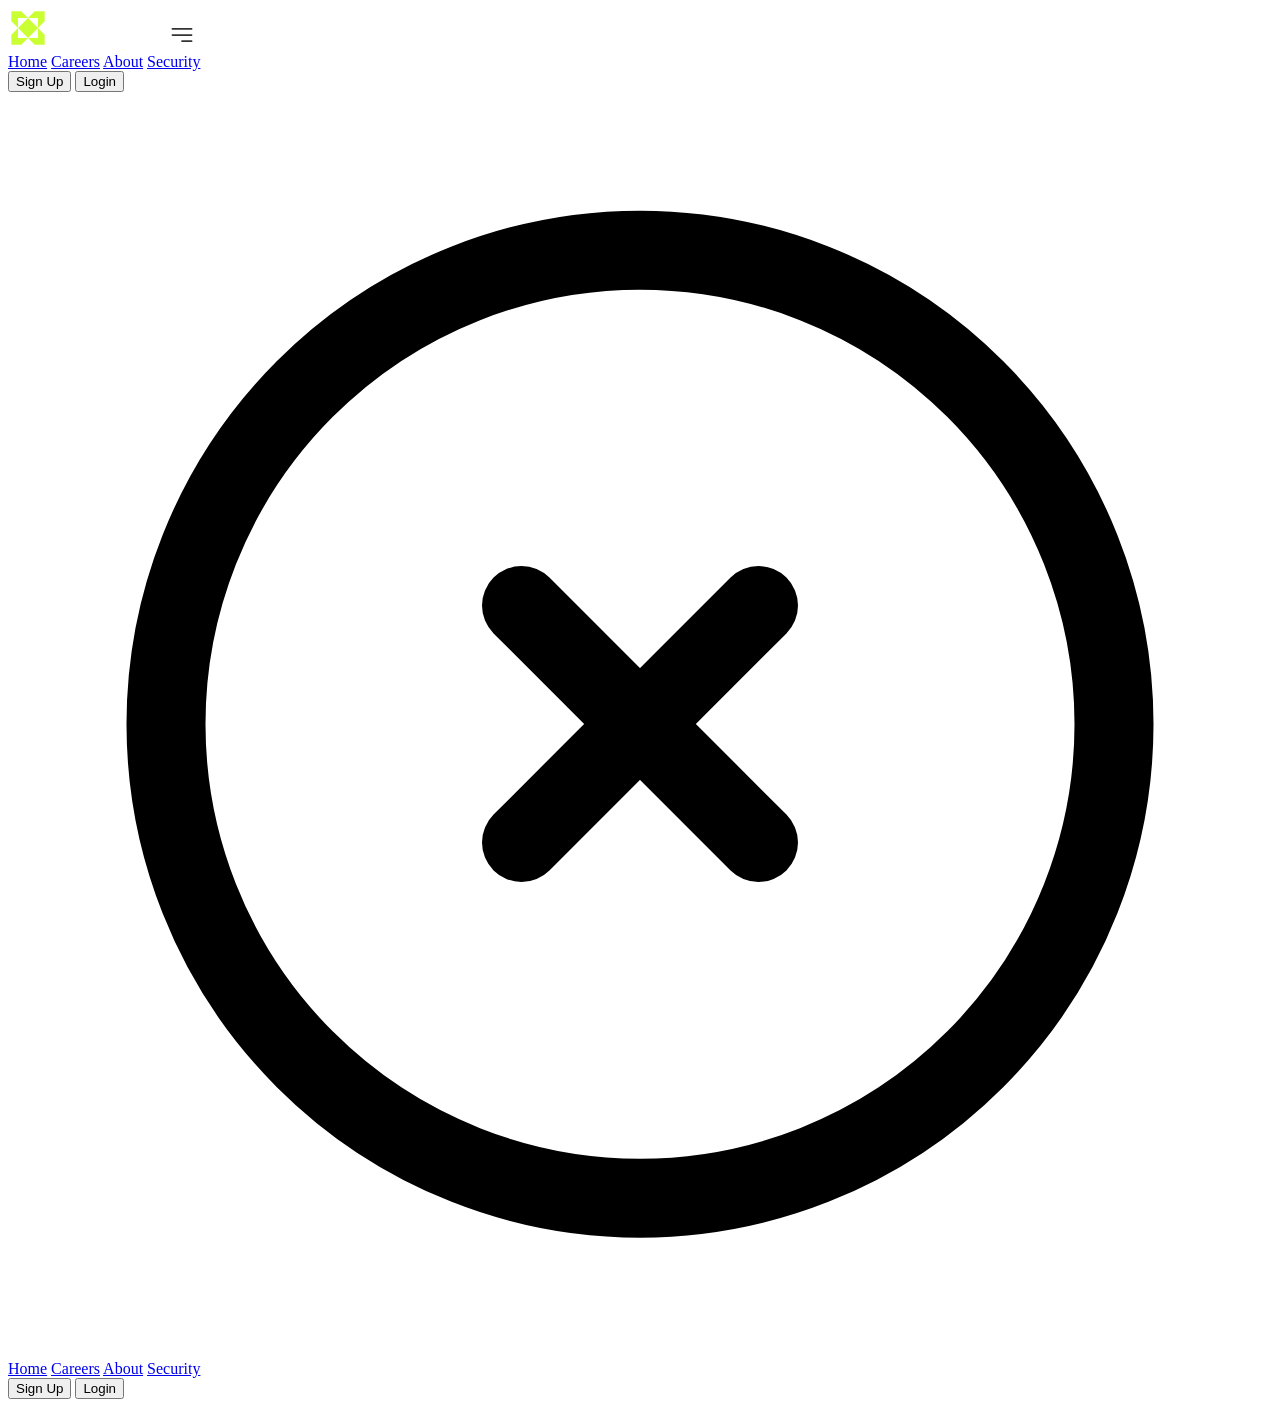
==== banking-app/index.html @ e044d8b5 "HTML : Part : Header structure" ====
<!DOCTYPE html>
<html lang="en">

<head>
    <meta charset="UTF-8">
    <meta name="viewport" content="width=device-width, initial-scale=1.0">
    <link rel="stylesheet" href="css/index.css">
    <title>YourBank - Homepage</title>
</head>

<body>
    <div id="main-container">

        <!-- HEADER - NAV -->
        <header>
            <div class="navbar-container">
                <span class="logo"><img src="assets/Logo.svg"></span>

                <span class="menu-icon"><img src="assets/menu-icon.svg"></span>

                <nav class="desktop-nav">
                    <a href="index.html" class="active-link">Home</a>
                    <a href="#">Careers</a>
                    <a href="#">About</a>
                    <a href="#">Security</a>
                </nav>

                <div class="right-btns">
                    <button class="unfill-btn">Sign Up</button>
                    <button class="filled-btn">Login</button>
                </div>
            </div>

            <div class="mobile-nav">
                <span class="mobile-navbar-close"><svg xmlns="http://www.w3.org/2000/svg" fill="none"
                        viewBox="0 0 24 24" stroke-width="1.5" stroke="currentColor" class="size-6">
                        <path stroke-linecap="round" stroke-linejoin="round"
                            d="m9.75 9.75 4.5 4.5m0-4.5-4.5 4.5M21 12a9 9 0 1 1-18 0 9 9 0 0 1 18 0Z" />
                    </svg>
                </span>
                <div class="mobile-links">
                    <a href="#" class="active-link">Home</a>
                    <a href="#">Careers</a>
                    <a href="#">About</a>
                    <a href="#">Security</a>
                    <div class="flex">
                        <button class="unfill-btn">Sign Up</button>
                        <button class="filled-btn">Login</button>
                    </div>
                </div>
            </div>

        </header>



    </div>


    <script src="app.js"></script>
</body>

</html>
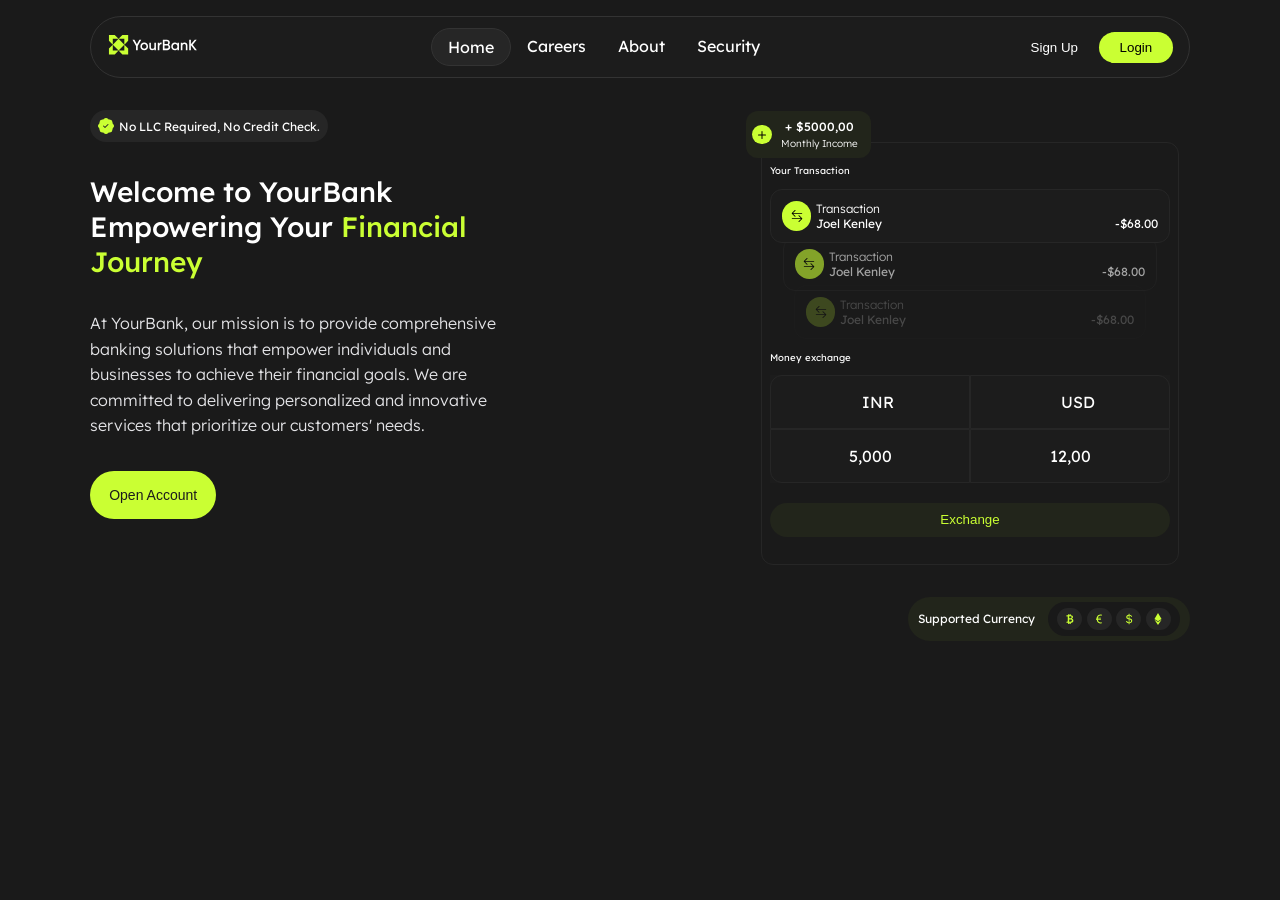
==== commit 3adb04bf: "(feat) : add responsive hero section" ====
--- a/banking-app/index.html
+++ b/banking-app/index.html
@@ -4,6 +4,8 @@
 <head>
     <meta charset="UTF-8">
     <meta name="viewport" content="width=device-width, initial-scale=1.0">
+    <link rel="preconnect" href="https://fonts.bunny.net">
+    <link href="https://fonts.bunny.net/css?family=lexend:400,500,600,700,300" rel="stylesheet" />
     <link rel="stylesheet" href="css/index.css">
     <title>YourBank - Homepage</title>
 </head>
@@ -52,6 +54,171 @@
 
         </header>
 
+        <!-- BANNER SECTION -->
+        <section class="banner">
+            <div class="left">
+                <p class="banner-promise">
+                    <svg xmlns="http://www.w3.org/2000/svg" width="16" height="16" class="bi bi-patch-check-fill"
+                        viewBox="0 0 16 16">
+                        <path
+                            d="M10.067.87a2.89 2.89 0 0 0-4.134 0l-.622.638-.89-.011a2.89 2.89 0 0 0-2.924 2.924l.01.89-.636.622a2.89 2.89 0 0 0 0 4.134l.637.622-.011.89a2.89 2.89 0 0 0 2.924 2.924l.89-.01.622.636a2.89 2.89 0 0 0 4.134 0l.622-.637.89.011a2.89 2.89 0 0 0 2.924-2.924l-.01-.89.636-.622a2.89 2.89 0 0 0 0-4.134l-.637-.622.011-.89a2.89 2.89 0 0 0-2.924-2.924l-.89.01zm.287 5.984-3 3a.5.5 0 0 1-.708 0l-1.5-1.5a.5.5 0 1 1 .708-.708L7 8.793l2.646-2.647a.5.5 0 0 1 .708.708" />
+                    </svg>
+
+                    No LLC Required, No Credit Check.
+                </p>
+                <h1>Welcome to YourBank Empowering Your <span class="colored-text">Financial Journey</span></h1>
+                <p class="presentation">At YourBank, our mission is to provide comprehensive banking solutions that
+                    empower individuals and
+                    businesses to achieve their financial goals. We are committed to delivering personalized and
+                    innovative services that prioritize our customers' needs.</p>
+
+                <button class="filled-btn open-account">Open Account</button>
+            </div>
+
+            <div class="right">
+                <div class="right-top">
+                    <div class="positionned-div">
+                        <span class="plus-icon">
+                            <svg xmlns="http://www.w3.org/2000/svg" width="16" height="16" fill="currentColor"
+                                class="bi bi-plus" viewBox="0 0 16 16">
+                                <path
+                                    d="M8 4a.5.5 0 0 1 .5.5v3h3a.5.5 0 0 1 0 1h-3v3a.5.5 0 0 1-1 0v-3h-3a.5.5 0 0 1 0-1h3v-3A.5.5 0 0 1 8 4" />
+                            </svg>
+                        </span>
+                        <div class="positionned-div-right">
+                            <span class="price">+ $5000,00</span>
+                            <span class="mi">Monthly Income</span>
+                        </div>
+                    </div>
+
+                    <!-- Transaction zone -->
+                    <div>
+                        <p class="top-title">Your Transaction</p>
+                        <div class="transaction-container">
+                            <!-- Transaction item 1 -->
+                            <div class="transaction-item">
+                                <span class="transaction-icon">
+                                    <svg xmlns="http://www.w3.org/2000/svg" width="16" height="16" fill="currentColor"
+                                        class="bi bi-arrow-left-right" viewBox="0 0 16 16">
+                                        <path fill-rule="evenodd"
+                                            d="M1 11.5a.5.5 0 0 0 .5.5h11.793l-3.147 3.146a.5.5 0 0 0 .708.708l4-4a.5.5 0 0 0 0-.708l-4-4a.5.5 0 0 0-.708.708L13.293 11H1.5a.5.5 0 0 0-.5.5m14-7a.5.5 0 0 1-.5.5H2.707l3.147 3.146a.5.5 0 1 1-.708.708l-4-4a.5.5 0 0 1 0-.708l4-4a.5.5 0 1 1 .708.708L2.707 4H14.5a.5.5 0 0 1 .5.5" />
+                                    </svg>
+                                </span>
+                                <div>
+                                    <p class="transaction-title">Transaction</p>
+                                    <p class="transaction-detail">
+                                        <span class="transaction-client">Joel Kenley</span>
+                                        <span class="transaction-price"> -$68.00 </span>
+                                    </p>
+                                </div>
+                            </div>
+
+                            <!-- Transaction item 2-->
+
+                            <div class="transaction-item">
+                                <span class="transaction-icon">
+                                    <svg xmlns="http://www.w3.org/2000/svg" width="16" height="16" fill="currentColor"
+                                        class="bi bi-arrow-left-right" viewBox="0 0 16 16">
+                                        <path fill-rule="evenodd"
+                                            d="M1 11.5a.5.5 0 0 0 .5.5h11.793l-3.147 3.146a.5.5 0 0 0 .708.708l4-4a.5.5 0 0 0 0-.708l-4-4a.5.5 0 0 0-.708.708L13.293 11H1.5a.5.5 0 0 0-.5.5m14-7a.5.5 0 0 1-.5.5H2.707l3.147 3.146a.5.5 0 1 1-.708.708l-4-4a.5.5 0 0 1 0-.708l4-4a.5.5 0 1 1 .708.708L2.707 4H14.5a.5.5 0 0 1 .5.5" />
+                                    </svg>
+                                </span>
+                                <div>
+                                    <p class="transaction-title">Transaction</p>
+                                    <p class="transaction-detail">
+                                        <span class="transaction-client">Joel Kenley</span>
+                                        <span class="transaction-price"> -$68.00 </span>
+                                    </p>
+                                </div>
+                            </div>
+
+                            <!-- Transaction item3  -->
+
+                            <div class="transaction-item">
+                                <span class="transaction-icon">
+                                    <svg xmlns="http://www.w3.org/2000/svg" width="16" height="16" fill="currentColor"
+                                        class="bi bi-arrow-left-right" viewBox="0 0 16 16">
+                                        <path fill-rule="evenodd"
+                                            d="M1 11.5a.5.5 0 0 0 .5.5h11.793l-3.147 3.146a.5.5 0 0 0 .708.708l4-4a.5.5 0 0 0 0-.708l-4-4a.5.5 0 0 0-.708.708L13.293 11H1.5a.5.5 0 0 0-.5.5m14-7a.5.5 0 0 1-.5.5H2.707l3.147 3.146a.5.5 0 1 1-.708.708l-4-4a.5.5 0 0 1 0-.708l4-4a.5.5 0 1 1 .708.708L2.707 4H14.5a.5.5 0 0 1 .5.5" />
+                                    </svg>
+                                </span>
+                                <div>
+                                    <p class="transaction-title">Transaction</p>
+                                    <p class="transaction-detail">
+                                        <span class="transaction-client">Joel Kenley</span>
+                                        <span class="transaction-price"> -$68.00 </span>
+                                    </p>
+                                </div>
+                            </div>
+                        </div>
+                    </div>
+
+                    <!-- Money exchange zone -->
+                    <div>
+                        <p class="top-title">Money exchange</p>
+                        <div class="exchange-container">
+                            <div class="exchange-item">
+                                <div class="top">
+                                    <div class="pays">
+                                        <img src="assets/ira.svg" alt="">
+                                        <span class="regular-text">INR</span>
+                                    </div>
+                                </div>
+                                <p class="medium-text bottom">5,000</p>
+                            </div>
+
+                            <div class="exchange-item">
+                                <div class="top">
+                                    <div class="pays">
+                                        <img src="assets/usa.svg" alt="">
+                                        <span class="regular-text">USD</span>
+                                    </div>
+                                </div>
+                                <p class="medium-text bottom">12,00</p>
+                            </div>
+                        </div>
+                    </div>
+
+                    <button class="exchange-btn">Exchange</button>
+                </div>
+                <div class="right-bottom">
+                    <span class="title">Supported Currency</span>
+                    <div class="supported-currency">
+                        <span class="currency-icon">
+                            <svg xmlns="http://www.w3.org/2000/svg" width="12" height="12" fill="#CAFF33"
+                                class="bi bi-currency-bitcoin" viewBox="0 0 16 16">
+                                <path
+                                    d="M5.5 13v1.25c0 .138.112.25.25.25h1a.25.25 0 0 0 .25-.25V13h.5v1.25c0 .138.112.25.25.25h1a.25.25 0 0 0 .25-.25V13h.084c1.992 0 3.416-1.033 3.416-2.82 0-1.502-1.007-2.323-2.186-2.44v-.088c.97-.242 1.683-.974 1.683-2.19C11.997 3.93 10.847 3 9.092 3H9V1.75a.25.25 0 0 0-.25-.25h-1a.25.25 0 0 0-.25.25V3h-.573V1.75a.25.25 0 0 0-.25-.25H5.75a.25.25 0 0 0-.25.25V3l-1.998.011a.25.25 0 0 0-.25.25v.989c0 .137.11.25.248.25l.755-.005a.75.75 0 0 1 .745.75v5.505a.75.75 0 0 1-.75.75l-.748.011a.25.25 0 0 0-.25.25v1c0 .138.112.25.25.25zm1.427-8.513h1.719c.906 0 1.438.498 1.438 1.312 0 .871-.575 1.362-1.877 1.362h-1.28zm0 4.051h1.84c1.137 0 1.756.58 1.756 1.524 0 .953-.626 1.45-2.158 1.45H6.927z" />
+                            </svg>
+                        </span>
+
+                        <span class="currency-icon">
+                            <svg xmlns="http://www.w3.org/2000/svg" width="12" height="12"  fill="#CAFF33"
+                                class="bi bi-currency-euro" viewBox="0 0 16 16">
+                                <path
+                                    d="M4 9.42h1.063C5.4 12.323 7.317 14 10.34 14c.622 0 1.167-.068 1.659-.185v-1.3c-.484.119-1.045.17-1.659.17-2.1 0-3.455-1.198-3.775-3.264h4.017v-.928H6.497v-.936q-.002-.165.008-.329h4.078v-.927H6.618c.388-1.898 1.719-2.985 3.723-2.985.614 0 1.175.05 1.659.177V2.194A6.6 6.6 0 0 0 10.341 2c-2.928 0-4.82 1.569-5.244 4.3H4v.928h1.01v1.265H4v.928z" />
+                            </svg>
+                        </span>
+
+                        <span class="currency-icon">
+                            <svg xmlns="http://www.w3.org/2000/svg" width="12" height="12"  fill="#CAFF33"
+                                class="bi bi-currency-dollar" viewBox="0 0 16 16">
+                                <path
+                                    d="M4 10.781c.148 1.667 1.513 2.85 3.591 3.003V15h1.043v-1.216c2.27-.179 3.678-1.438 3.678-3.3 0-1.59-.947-2.51-2.956-3.028l-.722-.187V3.467c1.122.11 1.879.714 2.07 1.616h1.47c-.166-1.6-1.54-2.748-3.54-2.875V1H7.591v1.233c-1.939.23-3.27 1.472-3.27 3.156 0 1.454.966 2.483 2.661 2.917l.61.162v4.031c-1.149-.17-1.94-.8-2.131-1.718zm3.391-3.836c-1.043-.263-1.6-.825-1.6-1.616 0-.944.704-1.641 1.8-1.828v3.495l-.2-.05zm1.591 1.872c1.287.323 1.852.859 1.852 1.769 0 1.097-.826 1.828-2.2 1.939V8.73z" />
+                            </svg>
+                        </span>
+
+                        <span class="currency-icon">
+                            <svg xmlns="http://www.w3.org/2000/svg" width="12" height="12"  fill="#CAFF33"
+                                viewBox="0 0 320 512">
+                                <path
+                                    d="M311.9 260.8L160 353.6 8 260.8 160 0 311.9 260.8zM160 383.4L8 290.6 160 512 312 290.6 160 383.4z" />
+                            </svg>
+                        </span>
+                    </div>
+                </div>
+            </div>
+        </section>
 
 
     </div>
--- a/banking-app/css/index.css
+++ b/banking-app/css/index.css
@@ -0,0 +1,476 @@
+/* CSS reset properties */
+
+*, ::after, ::before {
+    margin: 0;
+    padding: 0;
+    box-sizing: border-box;
+}
+
+/* General styles */
+
+body {
+    background-color: rgb(26, 26, 26);
+    color: white !important;
+    font-family: Lexend, sans-serif;
+}
+
+#main-container {
+    max-width: 1100px;
+    width: 90vw;
+    margin: 0 auto;
+    text-align: center;
+}
+
+a {
+    text-decoration: none;
+    color: white;
+}
+
+/* Navbar style */
+
+.desktop-nav, .right-btns {
+    display: none;
+}
+
+header {
+    padding: .5rem;
+    background-color: #1C1C1C;
+    position: fixed;
+    top: .8rem;
+    width: 90vw;
+    margin: 0 auto;
+    border: 1px solid #333333;
+    border-radius: 999px;
+    z-index: 8;
+}
+
+.logo img {
+    width: 90px;
+}
+
+.menu-icon {
+    padding: .2rem .7rem;
+    background-color: #CAFF33;
+    border-radius: 99px;
+}
+
+
+.navbar-container {
+    display: flex;
+    justify-content: space-between;
+    align-items: baseline;
+    height: 100%;
+}
+
+.mobile-nav {
+    display: flex;
+    flex-direction: column;
+    position: fixed;
+    top: 0;
+    right: 0;
+    bottom: 0;
+    left: 0;
+    z-index: 7;
+    background-color: #CAFF33;
+    height: 100vh;
+    padding: 1.2rem;
+    background: rgb(26, 26, 26);
+    visibility: hidden;
+    opacity: 0;
+    transition: opacity .5s ease, visibility .3s;
+}
+
+.show-nav { 
+    /* display: flex; */
+    visibility: visible;
+    opacity: 1;
+}
+
+.mobile-navbar-close {
+    width: 40px;
+}
+
+.flex {
+    display: flex;
+    gap: 1.5rem;
+    justify-content: center;
+    padding-top: 2rem;
+}
+
+.mobile-links {
+    display: flex;
+    flex-direction: column;
+    position: absolute;
+    top: 40%;
+    left: 50%;
+    transform: translate(-50%, -50%);
+    width: calc(100% - 2rem);
+}
+
+.unfill-btn {
+    outline: none;
+    color: white;
+    border: none;
+    background: none;
+    border-radius: 999px;
+    padding: .5rem 1.3rem;
+
+}
+
+.filled-btn {
+    border: none;
+    outline: none;
+    padding: .5rem 1.3rem;
+    background: #CAFF33;
+    border-radius: 999px;
+}
+
+.mobile-links a {
+    padding: 1rem;
+}
+
+.fic {
+    margin-top: 90px; 
+}
+
+a.active-link {
+    background-color: #262626;
+    border-radius: 999px;
+    border: 1px solid #333333;
+
+}
+
+/* Banner section style */
+
+.banner {
+    padding-top: 85px;
+    display: flex;
+    flex-direction: column;
+    gap: 2rem;
+}
+
+.banner > .left {
+    display: flex;
+    flex-direction: column;
+    align-items: center;
+    gap: 1.3rem;
+}
+
+.open-account {
+    align-self: center;
+    padding: 1rem 1.2rem;
+    color: #1C1C1C;
+    font-size: 14px;
+    font-weight: 400;
+}
+
+.banner-promise {
+    display: flex;
+    align-items: center;
+    justify-content: center;
+    gap: .3rem;
+    padding: .5rem;
+    border-radius: 999px;
+    background-color: #262626;
+    font-size: 12px;
+}
+
+.banner-promise svg {
+    fill: #CAFF33;
+    border-radius: 999px;
+
+}
+
+.colored-text {
+    color: #CAFF33;
+}
+
+h1 {
+    font-weight: 500;
+    font-size: 28px;
+}
+
+.banner .presentation {
+    font-size: 1rem;
+    line-height: 1.6rem;
+    font-weight: 300;
+    color: #E4E4E7;
+}
+
+/* Right part of banner */
+
+.banner .top-title {
+    font-size: .6rem;
+    font-weight: 400;
+    text-align: left;
+    margin: .8rem 0;
+}
+
+.positionned-div {
+    display: flex;
+    gap: .2rem;
+    align-items: center;
+    padding: .1rem .4rem;
+    position: absolute;
+    top: -2rem;
+    left: -1rem;
+    background: #22251B;
+    border-radius: 12px;
+}
+
+.right-top {
+    position: relative;
+}
+
+.plus-icon {
+    background-color: #CAFF33;
+    display: flex;
+    align-items: center;
+    padding: .1rem;
+    border-radius: 99px;
+}
+
+.plus-icon svg {
+    width: 100%;
+    fill: black;
+}
+
+.positionned-div-right {
+    display: flex;
+    flex-direction: column;
+    gap: .2rem;
+    justify-content: center;
+    align-items: center;
+    padding: .4rem;
+}
+
+.positionned-div-right .price {
+    font-weight: 500;
+    font-size: 12px;
+}
+
+.positionned-div-right .mi {
+    font-weight: 300;
+    font-size: 10px;
+}
+
+.banner .right-top {
+    padding: .5rem;
+    border: 1px solid #262626;
+    border-radius: 12px;
+    width: 95%;
+    margin: 2rem auto;
+}
+
+.transaction-item {
+    display: flex;
+    text-align: left;
+    gap: .3rem;
+    padding: .7rem;
+    border-radius: 12px;
+    border: 1px solid #262626;
+}
+
+.transaction-item div {
+    flex: 1;
+}
+
+.transaction-title {
+    font-weight: 300;
+    font-size: 12px;
+}
+
+.transaction-detail {
+    font-size: 12px;
+    display: flex;
+    justify-content: space-between;
+}
+
+.transaction-icon {
+    background-color: #CAFF33;
+    padding: .4rem;
+    border-radius: 999px;
+    display: flex;
+    align-items: center;
+}
+
+.transaction-icon svg {
+    fill: black;
+    height: 12px;
+}
+
+.transaction-item:nth-child(1) {
+    background: #1C1C1C;
+    /* background-color: rgb(97, 107, 116); */
+    position: absolute;
+    left: 0;
+    right: 0;
+    z-index: 5;
+}
+
+.transaction-item:nth-child(2) {
+    background: #1B1B1B;
+    opacity: .6;
+    position: absolute;
+    top: 3rem;
+    left: .8rem;
+    right: .8rem;
+    z-index: 4;
+}
+
+.transaction-item:nth-child(3) {
+    background: #1A1A1A;
+    opacity: 0.2;
+    position: absolute;
+    top: 6rem;
+    left: 1.5rem;
+    right: 1.5rem;
+    z-index: 3;
+}
+
+.transaction-container {
+    position: relative;
+    margin-bottom: 2rem;
+    height: 130px;
+    z-index: 2;
+}
+
+.exchange-container {
+    display: grid;
+    grid-template-columns: 1fr 1fr;
+    background-color: #1C1C1C;
+}
+
+.exchange-item .top, .exchange-container .bottom {
+    padding: 1rem;
+    border: 1px solid #262626;
+}
+
+.exchange-item .pays {
+    display: flex;
+    align-items: center;
+    justify-content: center;
+    gap: 1rem;
+}
+
+.exchange-item:first-of-type .top {
+    border-top-left-radius: 12px;
+}
+
+.exchange-item:first-of-type .bottom {
+    border-bottom-left-radius: 12px;
+}
+
+.exchange-item:last-of-type .top{
+    border-top-right-radius: 12px;
+    /* background: wheat; */
+}
+
+.exchange-item:last-of-type .bottom {
+    border-bottom-right-radius: 12px;
+}
+
+.exchange-btn {
+    outline: none;
+    border: none;
+    margin-block: 1.2rem;
+    padding: .6rem 1.5rem;
+    width: 100%;
+    border-radius: 99px;
+    background-color: #22251B;
+    color: #CAFF33;
+}
+
+.right .right-bottom {
+    display: flex;
+    background-color: #22251B;
+    justify-content: space-between  ;
+    align-items: center;
+    width: fit-content;
+    margin-left: auto;
+    padding: .3rem .6rem;
+    margin-bottom: 1rem;
+    border-radius: 99px;
+    gap: .8rem;
+}
+
+.right .right-bottom .title {
+    font-size: 12px;
+    font-weight: 400;
+}
+
+.right .right-bottom .supported-currency {
+    background: #191919;
+    padding: .4rem .6rem;
+    border-radius: 999px;
+    display: flex;
+    gap: .3rem;
+    align-items: center;
+}
+
+.supported-currency .currency-icon {
+    background-color: #262626;
+    padding: .3rem .4rem;
+    border-radius: 999px;
+    display: flex;
+    align-items: center;
+}
+
+
+@media screen and (min-width:1024px) {
+    .mobile-nav, .menu-icon {
+        display: none;
+    }
+
+    .right-btns, .desktop-nav {
+        display: flex;
+    }
+
+    .navbar-container {
+        display: flex;
+        align-items: center;
+    } 
+    
+    .desktop-nav {
+        height: 100%;
+    }
+
+    .desktop-nav a {
+        padding: .5rem 1rem;
+    }
+
+    header {
+        padding: .7rem 1rem;
+        top: 1rem;
+        max-width: 1100px;
+    }
+
+    .banner {
+        flex-direction: row;
+        gap: 1.5rem;
+        justify-content: space-between;
+        padding-top: 110px;
+
+    }
+
+    .banner > .left {
+        width: 40%;
+    }
+
+    .banner > .right {
+        width: 40%;
+    }
+    
+    .banner > .left {
+        text-align: left;
+        justify-content: flex-start;
+        align-items: flex-start;
+        text-align: left;
+        gap: 2rem;
+    }
+
+    .open-account {
+        align-self: flex-start;
+    }
+
+}
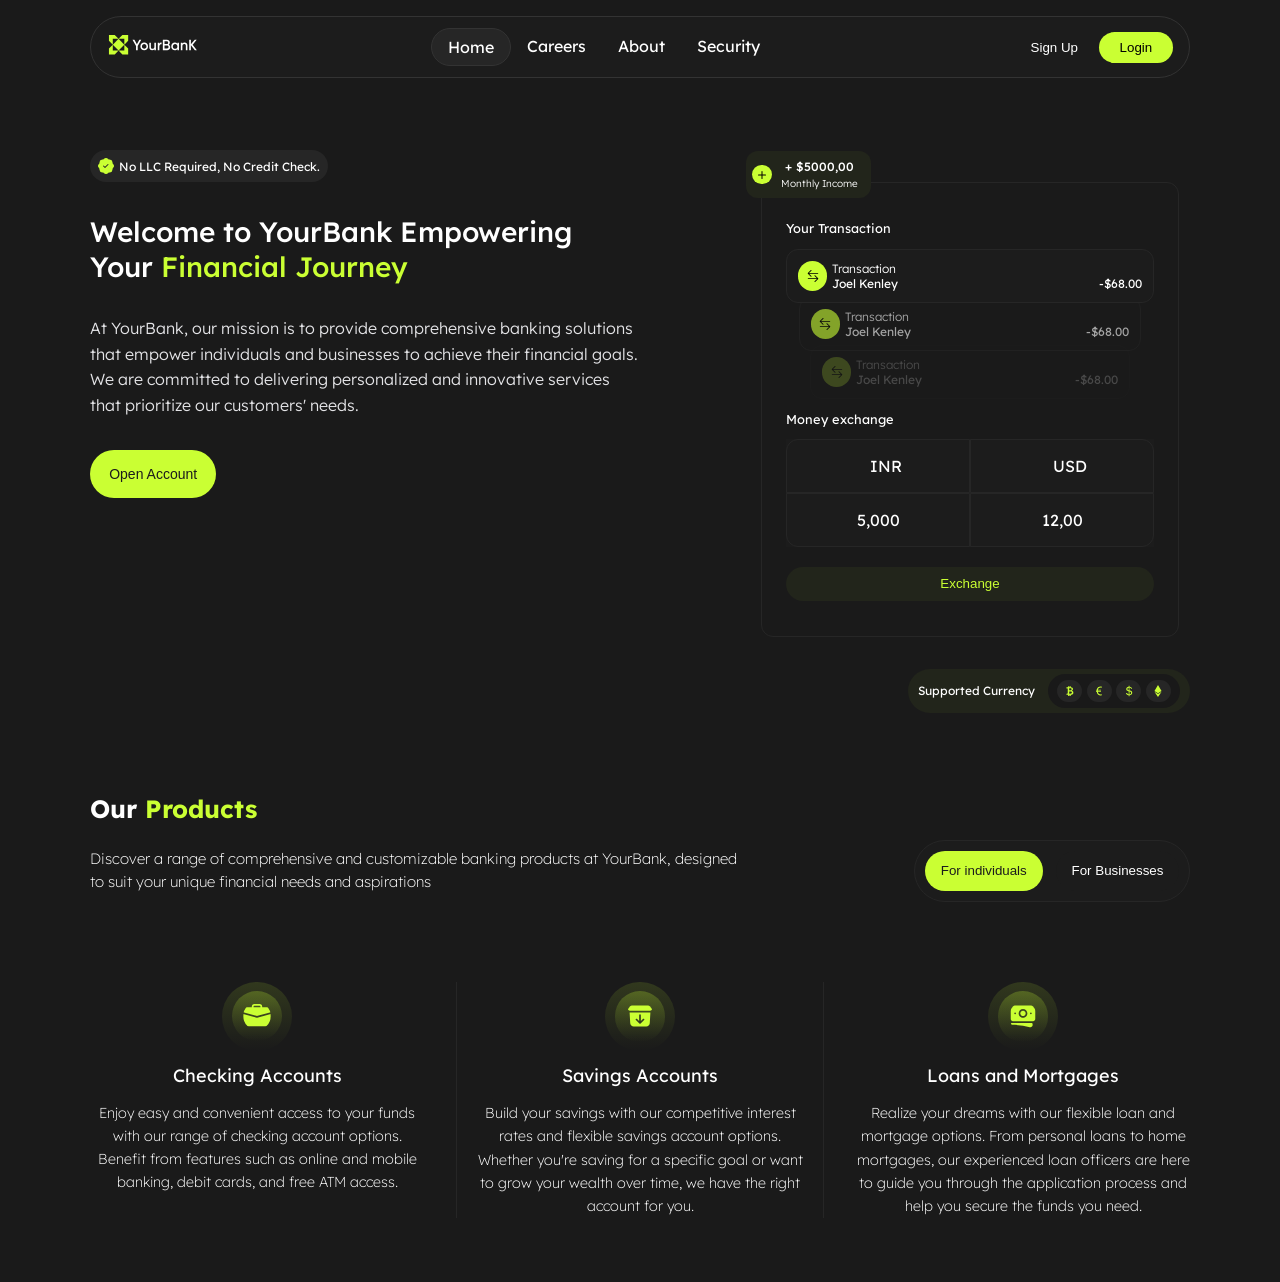
==== commit bfcf16b7: "(feat) : add responsive our products section" ====
--- a/banking-app/index.html
+++ b/banking-app/index.html
@@ -193,7 +193,7 @@
                         </span>
 
                         <span class="currency-icon">
-                            <svg xmlns="http://www.w3.org/2000/svg" width="12" height="12"  fill="#CAFF33"
+                            <svg xmlns="http://www.w3.org/2000/svg" width="12" height="12" fill="#CAFF33"
                                 class="bi bi-currency-euro" viewBox="0 0 16 16">
                                 <path
                                     d="M4 9.42h1.063C5.4 12.323 7.317 14 10.34 14c.622 0 1.167-.068 1.659-.185v-1.3c-.484.119-1.045.17-1.659.17-2.1 0-3.455-1.198-3.775-3.264h4.017v-.928H6.497v-.936q-.002-.165.008-.329h4.078v-.927H6.618c.388-1.898 1.719-2.985 3.723-2.985.614 0 1.175.05 1.659.177V2.194A6.6 6.6 0 0 0 10.341 2c-2.928 0-4.82 1.569-5.244 4.3H4v.928h1.01v1.265H4v.928z" />
@@ -201,7 +201,7 @@
                         </span>
 
                         <span class="currency-icon">
-                            <svg xmlns="http://www.w3.org/2000/svg" width="12" height="12"  fill="#CAFF33"
+                            <svg xmlns="http://www.w3.org/2000/svg" width="12" height="12" fill="#CAFF33"
                                 class="bi bi-currency-dollar" viewBox="0 0 16 16">
                                 <path
                                     d="M4 10.781c.148 1.667 1.513 2.85 3.591 3.003V15h1.043v-1.216c2.27-.179 3.678-1.438 3.678-3.3 0-1.59-.947-2.51-2.956-3.028l-.722-.187V3.467c1.122.11 1.879.714 2.07 1.616h1.47c-.166-1.6-1.54-2.748-3.54-2.875V1H7.591v1.233c-1.939.23-3.27 1.472-3.27 3.156 0 1.454.966 2.483 2.661 2.917l.61.162v4.031c-1.149-.17-1.94-.8-2.131-1.718zm3.391-3.836c-1.043-.263-1.6-.825-1.6-1.616 0-.944.704-1.641 1.8-1.828v3.495l-.2-.05zm1.591 1.872c1.287.323 1.852.859 1.852 1.769 0 1.097-.826 1.828-2.2 1.939V8.73z" />
@@ -209,7 +209,7 @@
                         </span>
 
                         <span class="currency-icon">
-                            <svg xmlns="http://www.w3.org/2000/svg" width="12" height="12"  fill="#CAFF33"
+                            <svg xmlns="http://www.w3.org/2000/svg" width="12" height="12" fill="#CAFF33"
                                 viewBox="0 0 320 512">
                                 <path
                                     d="M311.9 260.8L160 353.6 8 260.8 160 0 311.9 260.8zM160 383.4L8 290.6 160 512 312 290.6 160 383.4z" />
@@ -220,6 +220,53 @@
             </div>
         </section>
 
+        <!-- OUR PRODUCTS SECTION -->
+
+        <section class="products-section">
+            <h2>Our <span class="colored-text">Products</span></h2>
+            <div class="product-section-header">
+                <p>
+                    Discover a range of comprehensive and customizable banking products at YourBank, designed to suit
+                    your unique financial needs and aspirations
+                </p>
+                <div class="product-btns">
+                    <button class="active">For individuals</button>
+                    <button>For Businesses</button>
+                </div>
+            </div>
+            <div class="product-row">
+                <div class="product-item">
+                    <span class="product-item-icon">
+                        <svg xmlns="http://www.w3.org/2000/svg" width="50" height="50" fill="#CAFF33"
+                            class="bi bi-briefcase-fill" viewBox="0 0 16 16">
+                            <path
+                                d="M6.5 1A1.5 1.5 0 0 0 5 2.5V3H1.5A1.5 1.5 0 0 0 0 4.5v1.384l7.614 2.03a1.5 1.5 0 0 0 .772 0L16 5.884V4.5A1.5 1.5 0 0 0 14.5 3H11v-.5A1.5 1.5 0 0 0 9.5 1zm0 1h3a.5.5 0 0 1 .5.5V3H6v-.5a.5.5 0 0 1 .5-.5" />
+                            <path
+                                d="M0 12.5A1.5 1.5 0 0 0 1.5 14h13a1.5 1.5 0 0 0 1.5-1.5V6.85L8.129 8.947a.5.5 0 0 1-.258 0L0 6.85z" />
+                        </svg>
+                    </span>
+                    <p class="item-title">Checking Accounts</p>
+                    <p>Enjoy easy and convenient access to your funds with our range of checking account options.
+                        Benefit from features such as online and mobile banking, debit cards, and free ATM access.</p>
+                </div>
+
+                <div class="product-item">
+                    <span class="product-item-icon"><img src="assets/union.svg"></span>
+                    <p class="item-title">Savings Accounts</p>
+                    <p>Build your savings with our competitive interest rates and flexible savings account options.
+                        Whether you're saving for a specific goal or want to grow your wealth over time, we have the
+                        right account for you.</p>
+                </div>
+
+                <div class="product-item">
+                    <span class="product-item-icon"><img src="assets/loan.svg"></span>
+                    <p class="item-title">Loans and Mortgages</p>
+                    <p>Realize your dreams with our flexible loan and mortgage options. From personal loans to home
+                        mortgages, our experienced loan officers are here to guide you through the application process
+                        and help you secure the funds you need.</p>
+                </div>
+            </div>
+        </section>
 
     </div>
 
--- a/banking-app/css/index.css
+++ b/banking-app/css/index.css
@@ -416,6 +416,96 @@
     align-items: center;
 }
 
+.products-section {
+    margin-block: 4rem;
+    display: flex;
+    flex-direction: column;
+    gap: 1rem;
+    
+}
+
+.product-section-header {
+    display: flex;
+    flex-direction: column;
+    gap: .5rem;
+}
+
+.product-section-header p {
+    font-size: 15px;
+    text-align: justify;
+    font-weight: 200;
+    line-height: 1.5;
+    text-align-last: center;
+    padding: .5rem;
+    /* color: #B3B3B3; */
+}
+
+.product-btns {
+    display: flex;
+    gap: .8rem;
+    justify-content: center;
+    padding: .6rem;
+    border-radius: 999px;
+    background-color: #1C1C1C;
+    width: fit-content;
+    border: 1px solid #262626;
+    margin: 0 auto;
+}
+
+.product-btns button {
+    border: none;
+    outline: none;
+    padding: .8rem 1rem;
+    border-radius: 999px;
+    background-color: #1C1C1C;
+    font-weight: 500;
+    color: white;
+}
+
+.products-section .product-btns .active {
+    background-color: #CAFF33;
+    font-weight: 500;
+    color: #1C1C1C;
+}
+
+.product-row {
+    display: flex;
+    flex-direction: column;
+    gap: .8rem;
+}
+
+.product-row .product-item {
+    display: flex;
+    flex-direction: column;
+    gap: .7rem;
+    font-size: 13px;
+    font-weight: 200;
+    padding: 1rem;
+}
+
+.product-row .product-item:nth-child(2) {
+    border-block: 1px solid #262626;
+}
+
+.product-item-icon {
+    background: linear-gradient(to top, #c9ff3300, #c9ff3322);
+    margin: 0 auto;
+    padding: .6rem;
+    border-radius: 999px;
+    display: flex;
+}
+
+.product-item-icon svg, .product-item-icon img {
+    padding: .7rem;
+    border-radius: 999px;
+    background: linear-gradient(to top, #c9ff3300,  #c9ff333e);
+
+}
+
+.product-row .item-title {
+    font-weight: 400;
+    font-size: 18px;
+}
 
 @media screen and (min-width:1024px) {
     .mobile-nav, .menu-icon {
@@ -449,12 +539,12 @@
         flex-direction: row;
         gap: 1.5rem;
         justify-content: space-between;
-        padding-top: 110px;
+        padding-top: 150px;
 
     }
 
     .banner > .left {
-        width: 40%;
+        width: 50%;
     }
 
     .banner > .right {
@@ -469,8 +559,69 @@
         gap: 2rem;
     }
 
+    .banner .right-top {
+        padding: 1.5rem 1.5rem 1rem 1.5rem;
+    }
+
+    .banner .top-title {
+        font-size: .8rem;
+    }
+
     .open-account {
         align-self: flex-start;
     }
 
+    /* OUR PRODUCT SECTION */
+
+
+    .products-section h2 {
+        text-align: left;
+        font-size: 25px;
+    }
+
+    .product-section-header {
+        flex-direction: row;
+        justify-content: space-between;
+        align-items: center;
+    }
+
+    .product-btns {
+        width: fit-content;
+        margin-left: auto;
+        margin: 0;
+    }
+
+    .product-section-header p {
+        width: 60%;
+        text-align: left;
+        text-align-last: left;
+        padding: 0;
+    }
+
+    .product-row {
+        flex-direction: row;
+        justify-content: space-between;
+        gap: 2rem;
+        margin-top: 4rem;
+    }
+
+    .product-row .product-item {
+        flex: 1;
+        padding: 0;
+        font-weight: 200;
+        line-height: 1.6;
+        font-size: .9rem;
+    }
+
+    .product-row .product-item.product-item:nth-child(2) {
+        border-block: none;
+        border-inline: 1px solid #262626;
+        padding: 0 1rem;
+    }
+
+    .product-btns {
+        font-size: 1.5rem;
+    }
+
+
 }
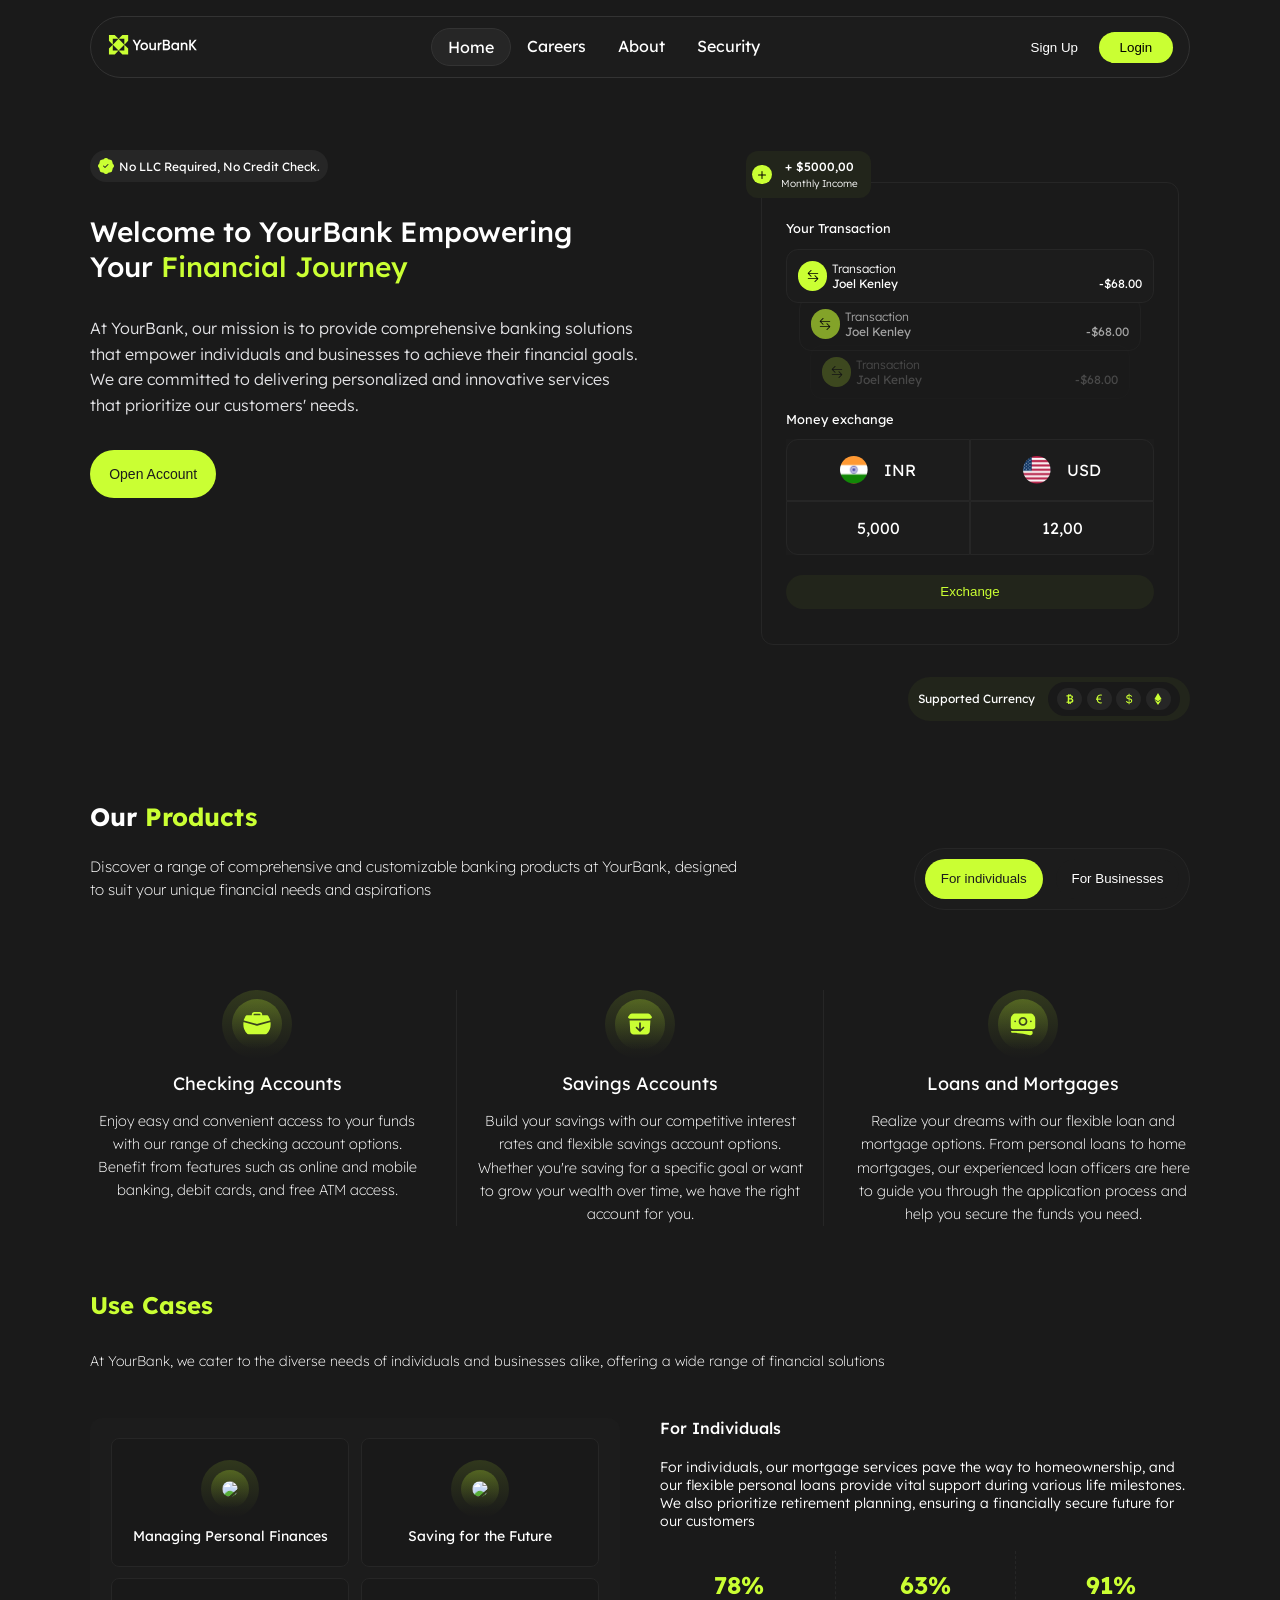
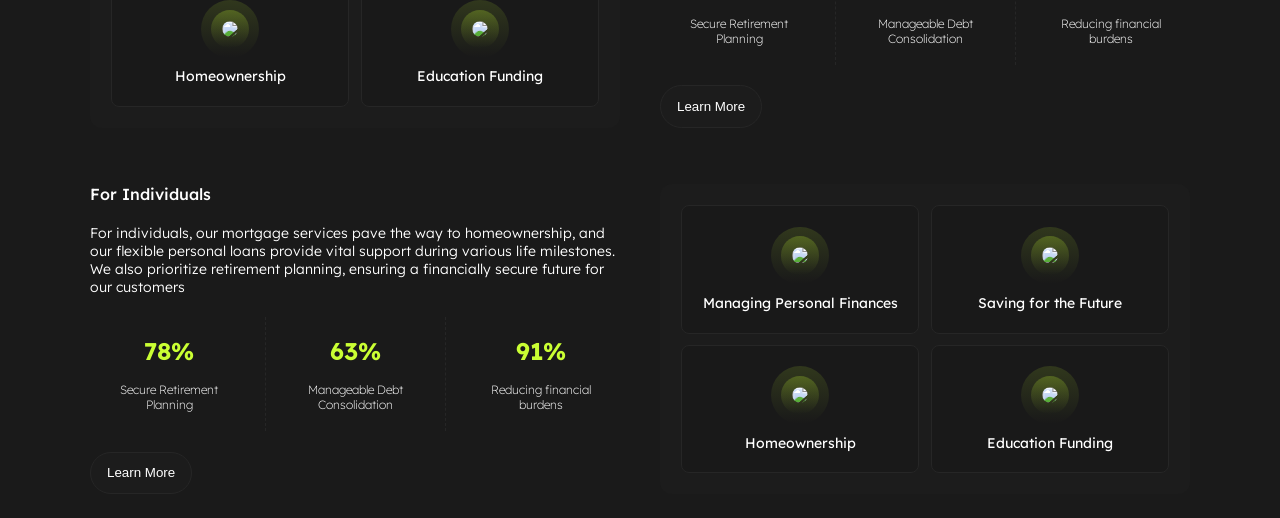
==== commit 55d36629: "(feat): add responsive use cases section" ====
--- a/banking-app/index.html
+++ b/banking-app/index.html
@@ -268,6 +268,105 @@
             </div>
         </section>
 
+        <section class="usecase-section">
+            <h2 class="colored-text">Use Cases</h2>
+            <p class="usecase-section-intro">At YourBank, we cater to the diverse needs of individuals and businesses
+                alike, offering a wide range of financial solutions</p>
+            <div class="usecase-line">
+                <div class="illustration-section">
+                    <div>
+                        <span class="product-item-icon"><img src="/assets/manage.svg"></span>
+                        <p>Managing Personal Finances</p>
+                    </div>
+
+                    <div>
+                        <span class="product-item-icon"><img src="/assets/saving.svg"></span>
+                        <p>Saving for the Future</p>
+                    </div>
+
+                    <div>
+                        <span class="product-item-icon"><img src="/assets/homeown.svg"></span>
+                        <p>Homeownership</p>
+                    </div>
+
+                    <div>
+                        <span class="product-item-icon"><img src="/assets/education.svg"></span>
+                        <p>Education Funding</p>
+                    </div>
+                </div>
+
+                <div class="text-zone">
+                    <p class="usecase-title">For Individuals</p>
+                    <p class="usecase-description">For individuals, our mortgage services pave the way to homeownership,
+                        and our flexible personal loans provide vital support during various life milestones. We also
+                        prioritize retirement planning, ensuring a financially secure future for our customers</p>
+                    <div class="analytics">
+                        <div>
+                            <p class="colored-text">78%</p>
+                            <p>Secure Retirement Planning</p>
+                        </div>
+                        <div>
+                            <p class="colored-text">63%</p>
+                            <p>Manageable Debt Consolidation</p>
+                        </div>
+                        <div>
+                            <p class="colored-text">91%</p>
+                            <p>Reducing financial burdens</p>
+                        </div>
+                    </div>
+                    <button class="learn-more-btn">Learn More</button>
+                </div>
+            </div>
+
+            <div class="usecase-line">
+                <div class="text-zone">
+                    <p class="usecase-title">For Individuals</p>
+                    <p class="usecase-description">For individuals, our mortgage services pave the way to homeownership,
+                        and our flexible personal loans provide vital support during various life milestones. We also
+                        prioritize retirement planning, ensuring a financially secure future for our customers</p>
+                    <div class="analytics">
+                        <div>
+                            <p class="colored-text">78%</p>
+                            <p>Secure Retirement Planning</p>
+                        </div>
+                        <div>
+                            <p class="colored-text">63%</p>
+                            <p>Manageable Debt Consolidation</p>
+                        </div>
+                        <div>
+                            <p class="colored-text">91%</p>
+                            <p>Reducing financial burdens</p>
+                        </div>
+                    </div>
+                    <button class="learn-more-btn">Learn More</button>
+                </div>
+
+                 <div class="illustration-section">
+                    <div>
+                        <span class="product-item-icon"><img src="/assets/manage.svg"></span>
+                        <p>Managing Personal Finances</p>
+                    </div>
+
+                    <div>
+                        <span class="product-item-icon"><img src="/assets/saving.svg"></span>
+                        <p>Saving for the Future</p>
+                    </div>
+
+                    <div>
+                        <span class="product-item-icon"><img src="/assets/homeown.svg"></span>
+                        <p>Homeownership</p>
+                    </div>
+
+                    <div>
+                        <span class="product-item-icon"><img src="/assets/education.svg"></span>
+                        <p>Education Funding</p>
+                    </div>
+                </div>
+
+
+            </div>
+        </section>
+
     </div>
 
 
--- a/banking-app/css/index.css
+++ b/banking-app/css/index.css
@@ -1,6 +1,8 @@
 /* CSS reset properties */
 
-*, ::after, ::before {
+*,
+::after,
+::before {
     margin: 0;
     padding: 0;
     box-sizing: border-box;
@@ -28,7 +30,8 @@
 
 /* Navbar style */
 
-.desktop-nav, .right-btns {
+.desktop-nav,
+.right-btns {
     display: none;
 }
 
@@ -80,7 +83,7 @@
     transition: opacity .5s ease, visibility .3s;
 }
 
-.show-nav { 
+.show-nav {
     /* display: flex; */
     visibility: visible;
     opacity: 1;
@@ -130,7 +133,7 @@
 }
 
 .fic {
-    margin-top: 90px; 
+    margin-top: 90px;
 }
 
 a.active-link {
@@ -149,7 +152,7 @@
     gap: 2rem;
 }
 
-.banner > .left {
+.banner>.left {
     display: flex;
     flex-direction: column;
     align-items: center;
@@ -341,7 +344,8 @@
     background-color: #1C1C1C;
 }
 
-.exchange-item .top, .exchange-container .bottom {
+.exchange-item .top,
+.exchange-container .bottom {
     padding: 1rem;
     border: 1px solid #262626;
 }
@@ -361,7 +365,7 @@
     border-bottom-left-radius: 12px;
 }
 
-.exchange-item:last-of-type .top{
+.exchange-item:last-of-type .top {
     border-top-right-radius: 12px;
     /* background: wheat; */
 }
@@ -384,7 +388,7 @@
 .right .right-bottom {
     display: flex;
     background-color: #22251B;
-    justify-content: space-between  ;
+    justify-content: space-between;
     align-items: center;
     width: fit-content;
     margin-left: auto;
@@ -421,7 +425,7 @@
     display: flex;
     flex-direction: column;
     gap: 1rem;
-    
+
 }
 
 .product-section-header {
@@ -495,10 +499,11 @@
     display: flex;
 }
 
-.product-item-icon svg, .product-item-icon img {
+.product-item-icon svg,
+.product-item-icon img {
     padding: .7rem;
     border-radius: 999px;
-    background: linear-gradient(to top, #c9ff3300,  #c9ff333e);
+    background: linear-gradient(to top, #c9ff3300, #c9ff333e);
 
 }
 
@@ -507,20 +512,117 @@
     font-size: 18px;
 }
 
+/* USE CASE SECTION */
+
+.usecase-section {
+    display: flex;
+    flex-direction: column;
+    gap: .8rem;
+}
+
+.usecase-section-intro {
+    font-weight: 200;
+    font-size: 14px;
+    margin-bottom: 1rem;
+}
+
+.usecase-line {
+    display: flex;
+    flex-direction: column;
+    gap: 1rem;
+}
+
+.usecase-line .text-zone {
+    display: flex;
+    flex-direction: column;
+    gap: .7rem;
+    justify-content: center;
+}
+
+.analytics {
+    display: flex;
+    flex-direction: column;
+    gap: 1rem;
+}
+
+.analytics div {
+    padding: 1.2rem;
+    display: flex;
+    flex-direction: column;
+    gap: 1rem;
+}
+
+.analytics div:nth-child(2) {
+    border-block: 1px dashed #262626;
+}
+
+.analytics div .colored-text {
+    font-size: 24px;
+    font-weight: bold;
+}
+
+.analytics div p {
+    font-weight: 200;
+    font-size: 12px;
+}
+
+.learn-more-btn {
+    padding: .8rem 1rem;
+    border: none;
+    outline: none;
+    border-radius: 999px;
+    width: fit-content;
+    margin: 0 auto;
+    background: #1C1C1C;
+    border: 1px solid #262626;
+    color: white;
+}
+
+.usecase-line .illustration-section {
+    display: grid;
+    grid-template-columns: 1fr 1fr;
+    font-size: 12px;
+    font-weight: 400;
+    gap: .7rem;
+    padding: .8rem;
+    background-color: #1C1C1C;
+    border-radius: 12px;
+}
+
+.illustration-section div {
+    display: flex;
+    align-items: center;
+    justify-content: center;
+    flex-direction: column;
+    gap: .6rem;
+    padding: .8rem;
+    background-color: #191919;
+    border: 1px solid #262626;
+    border-radius: 8px;
+}
+
+.usecase-description {
+    font-weight: 200;
+    font-size: 12px;
+}
+
 @media screen and (min-width:1024px) {
-    .mobile-nav, .menu-icon {
+
+    .mobile-nav,
+    .menu-icon {
         display: none;
     }
 
-    .right-btns, .desktop-nav {
+    .right-btns,
+    .desktop-nav {
         display: flex;
     }
 
     .navbar-container {
         display: flex;
         align-items: center;
-    } 
-    
+    }
+
     .desktop-nav {
         height: 100%;
     }
@@ -543,15 +645,15 @@
 
     }
 
-    .banner > .left {
+    .banner>.left {
         width: 50%;
     }
 
-    .banner > .right {
+    .banner>.right {
         width: 40%;
     }
-    
-    .banner > .left {
+
+    .banner>.left {
         text-align: left;
         justify-content: flex-start;
         align-items: flex-start;
@@ -623,5 +725,113 @@
         font-size: 1.5rem;
     }
 
-
+    /* USE CASE SECTION */
+
+    .usecase-section {
+        text-align: left;
+        gap: 2rem;
+    }
+
+    .usecase-section-intro {
+        font-weight: 200;
+        font-size: 14px;
+        margin-bottom: 1rem;
+    }
+
+    .usecase-line {
+        display: flex;
+        flex-direction: row;
+        gap: 2.5rem;
+        margin-bottom: 1.5rem;
+    }
+
+    .usecase-line .text-zone,
+    .usecase-line,
+    .illustration-section {
+        flex: 1 0 40%;
+    }
+
+    .usecase-line .text-zone {
+        display: flex;
+        flex-direction: column;
+        gap: .7rem;
+        justify-content: space-between;
+    }
+
+    .analytics {
+        display: flex;
+        flex-direction: row;
+        justify-content: space-between;
+        gap: 1rem;
+    }
+
+    .analytics div {
+        padding: 1.2rem;
+        display: flex;
+        flex-direction: column;
+        /* align-items: center; */
+        text-align: center;
+        gap: 1rem;
+    }
+
+    .analytics div:nth-child(2) {
+        border-block: none;
+        border-inline: 1px dashed #262626;
+    }
+
+    .analytics div .colored-text {
+        font-size: 24px;
+        font-weight: bold;
+    }
+
+    .analytics div p {
+        font-weight: 200;
+        font-size: 12px;
+    }
+
+    .learn-more-btn {
+        padding: .8rem 1rem;
+        border: none;
+        outline: none;
+        border-radius: 999px;
+        width: fit-content;
+        background: #1C1C1C;
+        border: 1px solid #262626;
+        color: white;
+        text-align: left;
+        margin: 0;
+    }
+
+    .usecase-line .illustration-section {
+        display: grid;
+        grid-template-columns: 1fr 1fr;
+        font-size: 14px;
+        font-weight: 400;
+        gap: .7rem;
+        padding: 1.3rem;
+        background-color: #1C1C1C;
+        border-radius: 12px;
+    }
+
+    .illustration-section div {
+        display: flex;
+        align-items: center;
+        justify-content: center;
+        flex-direction: column;
+        gap: .6rem;
+        padding: 1.3rem 1rem;
+        background-color: #191919;
+        border: 1px solid #262626;
+        border-radius: 8px;
+    }
+
+    .usecase-description {
+        font-weight: 300;
+        font-size: 14px;
+    }
+
+    .usecase-title {
+        font-weight: 500;
+        font-size: 16px;
+    }
 }
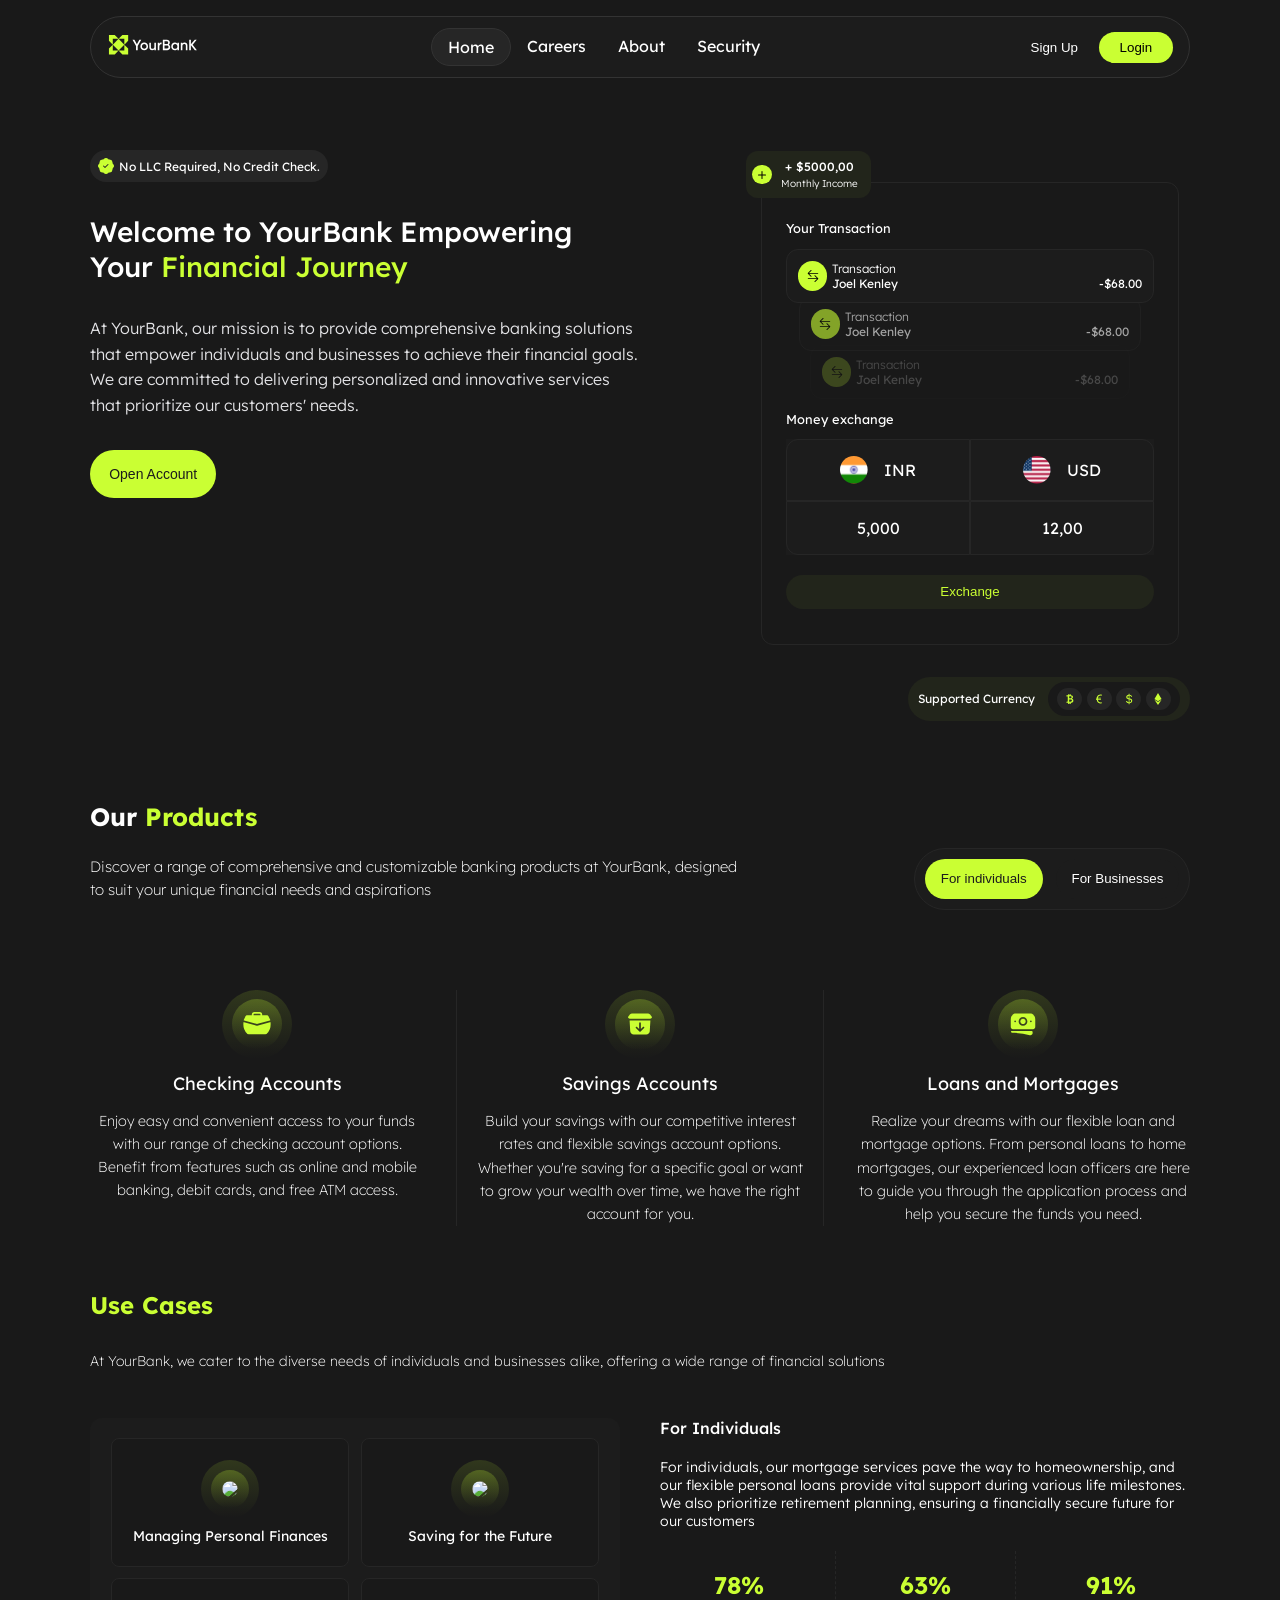
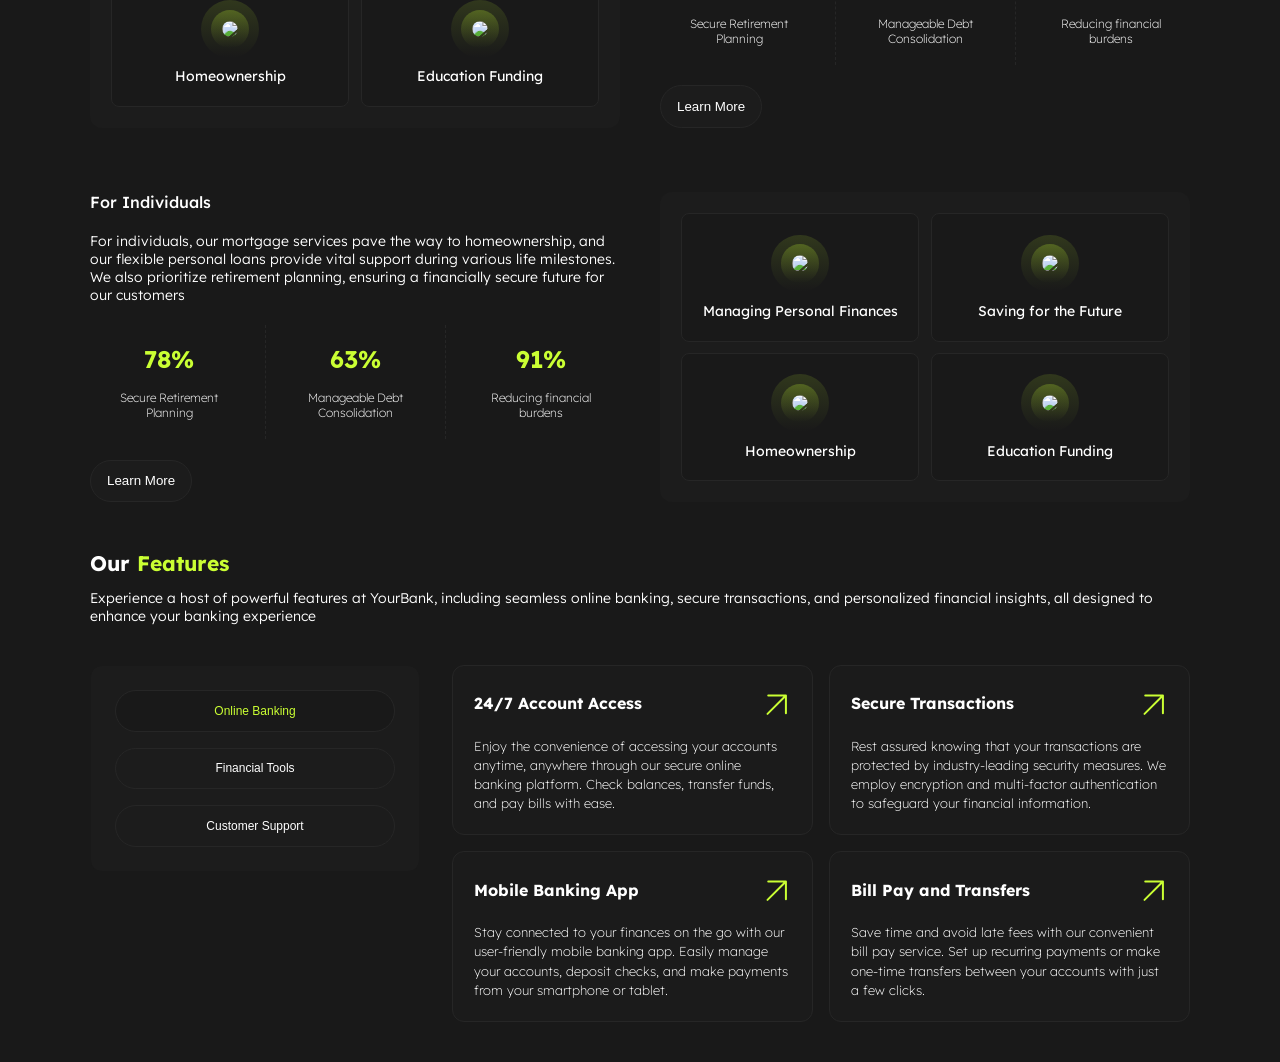
==== commit 97723e91: "(feat) : add responsive section Our Features" ====
--- a/banking-app/index.html
+++ b/banking-app/index.html
@@ -341,7 +341,7 @@
                     <button class="learn-more-btn">Learn More</button>
                 </div>
 
-                 <div class="illustration-section">
+                <div class="illustration-section">
                     <div>
                         <span class="product-item-icon"><img src="/assets/manage.svg"></span>
                         <p>Managing Personal Finances</p>
@@ -362,10 +362,82 @@
                         <p>Education Funding</p>
                     </div>
                 </div>
-
-
             </div>
         </section>
+
+        <section class="ourfeatures-section">
+            <div class="head">
+                <h2>Our <span class="colored-text">Features</span></h2>
+                <p>Experience a host of powerful features at YourBank, including seamless online banking, secure transactions, and personalized financial insights, all designed to enhance your banking experience</p>
+            </div>
+            <div class="features-presentation">
+                <div class="toggle-side">
+                    <button class="active-view">Online Banking</button>
+                    <button>Financial Tools</button>
+                    <button>Customer Support</button>
+                </div>
+
+                <div class="presentation-container">
+                    <div class="presentation-view" data-view="1">
+                        <div>
+                            <p class="view-title"><span class="title-text">24/7 Account Access</span><span class="presentation-view-icon"><img src="assets/turnarrow.svg"></span></p>
+                            <p>Enjoy the convenience of accessing your accounts anytime, anywhere through our secure online banking platform. Check balances, transfer funds, and pay bills with ease.</p>
+                        </div>
+                        <div>
+                            <p class="view-title"><span class="title-text">Secure Transactions</span><span class="presentation-view-icon"><img src="assets/turnarrow.svg"></span></p>
+                            <p>Rest assured knowing that your transactions are protected by industry-leading security measures. We employ encryption and multi-factor authentication to safeguard your financial information.</p>
+                        </div>
+                        <div>
+                            <p class="view-title"><span class="title-text">Mobile Banking App</span><span class="presentation-view-icon"><img src="assets/turnarrow.svg"></span></p>
+                            <p>Stay connected to your finances on the go with our user-friendly mobile banking app. Easily manage your accounts, deposit checks, and make payments from your smartphone or tablet.</p>
+                        </div>
+                        <div>
+                            <p class="view-title"><span class="title-text">Bill Pay and Transfers</span><span class="presentation-view-icon"><img src="assets/turnarrow.svg"></span></p>
+                            <p>Save time and avoid late fees with our convenient bill pay service. Set up recurring payments or make one-time transfers between your accounts with just a few clicks.</p>
+                        </div>
+                    </div>
+
+                    <div class="presentation-view hidden-view" data-view="2">
+                        <div>
+                            <p class="view-title"><span class="title-text">24/7 Account Access 2</span><span class="presentation-view-icon"><img src="assets/turnarrow.svg"></span></p>
+                            <p>Enjoy the convenience of accessing your accounts anytime, anywhere through our secure online banking platform. Check balances, transfer funds, and pay bills with ease.</p>
+                        </div>
+                        <div>
+                            <p class="view-title"><span class="title-text">Secure Transactions</span><span class="presentation-view-icon"><img src="assets/turnarrow.svg"></span></p>
+                            <p>Rest assured knowing that your transactions are protected by industry-leading security measures. We employ encryption and multi-factor authentication to safeguard your financial information.</p>
+                        </div>
+                        <div>
+                            <p class="view-title"><span class="title-text">Mobile Banking App</span><span class="presentation-view-icon"><img src="assets/turnarrow.svg"></span></p>
+                            <p>Stay connected to your finances on the go with our user-friendly mobile banking app. Easily manage your accounts, deposit checks, and make payments from your smartphone or tablet.</p>
+                        </div>
+                        <div>
+                            <p class="view-title"><span class="title-text">Bill Pay and Transfers</span><span class="presentation-view-icon"><img src="assets/turnarrow.svg"></span></p>
+                            <p>Save time and avoid late fees with our convenient bill pay service. Set up recurring payments or make one-time transfers between your accounts with just a few clicks.</p>
+                        </div>
+                    </div>
+
+                    <div class="presentation-view hidden-view" data-view="3">
+                        <div>
+                            <p class="view-title"><span class="title-text">24/7 Account Access 3</span><span class="presentation-view-icon"><img src="assets/turnarrow.svg"></span></p>
+                            <p>Enjoy the convenience of accessing your accounts anytime, anywhere through our secure online banking platform. Check balances, transfer funds, and pay bills with ease.</p>
+                        </div>
+                        <div>
+                            <p class="view-title"><span class="title-text">Secure Transactions</span><span class="presentation-view-icon"><img src="assets/turnarrow.svg"></span></p>
+                            <p>Rest assured knowing that your transactions are protected by industry-leading security measures. We employ encryption and multi-factor authentication to safeguard your financial information.</p>
+                        </div>
+                        <div>
+                            <p class="view-title"><span class="title-text">Mobile Banking App</span><span class="presentation-view-icon"><img src="assets/turnarrow.svg"></span></p>
+                            <p>Stay connected to your finances on the go with our user-friendly mobile banking app. Easily manage your accounts, deposit checks, and make payments from your smartphone or tablet.</p>
+                        </div>
+                        <div>
+                            <p class="view-title"><span class="title-text">Bill Pay and Transfers</span><span class="presentation-view-icon"><img src="assets/turnarrow.svg"></span></p>
+                            <p>Save time and avoid late fees with our convenient bill pay service. Set up recurring payments or make one-time transfers between your accounts with just a few clicks.</p>
+                        </div>
+                    </div>
+                </div>
+            </div>
+        </section>
+    </div>
 
     </div>
 
--- a/banking-app/css/index.css
+++ b/banking-app/css/index.css
@@ -11,7 +11,7 @@
 /* General styles */
 
 body {
-    background-color: rgb(26, 26, 26);
+    background-color:#191919;
     color: white !important;
     font-family: Lexend, sans-serif;
 }
@@ -532,6 +532,10 @@
     gap: 1rem;
 }
 
+.usecase-line:nth-of-type(1) {
+    margin-bottom: 2rem;
+}
+
 .usecase-line .text-zone {
     display: flex;
     flex-direction: column;
@@ -605,6 +609,107 @@
     font-weight: 200;
     font-size: 12px;
 }
+
+/* OUR FEATURE SECTION */
+
+.ourfeatures-section {
+    font-weight: 300;
+    font-size: 14px;
+    margin-top: 1.5rem;
+    display: flex;
+    flex-direction: column;
+}
+
+.ourfeatures-section .head {
+    display: flex;
+    gap: .8rem;
+    flex-direction: column;
+    margin-bottom: 1.5rem;
+}
+
+.features-presentation {
+    display: flex;
+    flex-direction: column;
+    gap: 1rem;
+}
+
+.features-presentation .toggle-side {
+    display: flex;
+    overflow-x: scroll;
+    /* width: 100%; */
+    gap: .5rem;
+    background-color: #1C1C1C;
+    padding: 1rem;
+    border-radius: 12px;
+    border: 1px solid #191919;
+}
+
+.toggle-side button {
+    flex: 1 0 40%;
+    padding: .8rem .8rem;
+    white-space: break-spaces;
+    border: none;
+    outline: none;
+    border-radius: 99px;
+    white-space: nowrap;
+    border: 1px solid #262626;
+    background-color: #1C1C1C;
+    color: white;
+    font-size: 12px;
+}
+
+::-webkit-scrollbar {
+    display: none;
+}
+
+.presentation-view {
+    display: grid;
+    grid-template-columns: 1fr;
+    gap: 1rem;
+    margin-bottom: 1rem; 
+}
+
+.presentation-view div {
+    padding: 1.3rem;
+    background-color: #1B1B1B;
+    border: 1px solid #262626;
+    border-radius: 12px;
+    display: flex;
+    flex-direction: column;
+    gap: 1rem;
+
+}
+.presentation-view div p:nth-child(2) {
+    font-weight: 200;
+    font-size: 13px;
+}
+.presentation-view .view-title {
+    font-weight: bold;
+    color: white;
+    display: flex;
+    justify-content: space-between;
+    align-items: center;
+}
+
+.view-title .title-text {
+    font-size: 1rem;
+}
+
+.presentation-view-icon {
+    width: 30px;
+    display: flex;
+    justify-content: center;
+}
+
+button.active-view {
+    color: #CAFF33;
+    background-color: #191919;
+}
+
+.hidden-view {
+    display: none;
+}
+
 
 @media screen and (min-width:1024px) {
 
@@ -834,4 +939,37 @@
         font-weight: 500;
         font-size: 16px;
     }
+
+    /* OUR FEATURES SECTION */
+
+    .ourfeatures-section {
+        text-align: left;
+        margin-bottom: 1.5rem;
+        gap: 1rem;
+    }
+
+    .features-presentation {
+        flex-direction: row;
+        gap: 2rem;
+    }
+
+    .features-presentation .toggle-side {
+        flex-direction: column;
+        height: fit-content;
+        flex: 1 0 30%;
+        padding: 1.5rem;
+        gap: 1rem;
+    }
+
+    .toggle-side button {
+        flex: 1 0 30%;
+    }
+
+    .presentation-view {
+       grid-template-columns: 1fr 1fr;
+    }
+
+    .presentation-view div {
+        line-height: 1.2rem;
+    }
 }
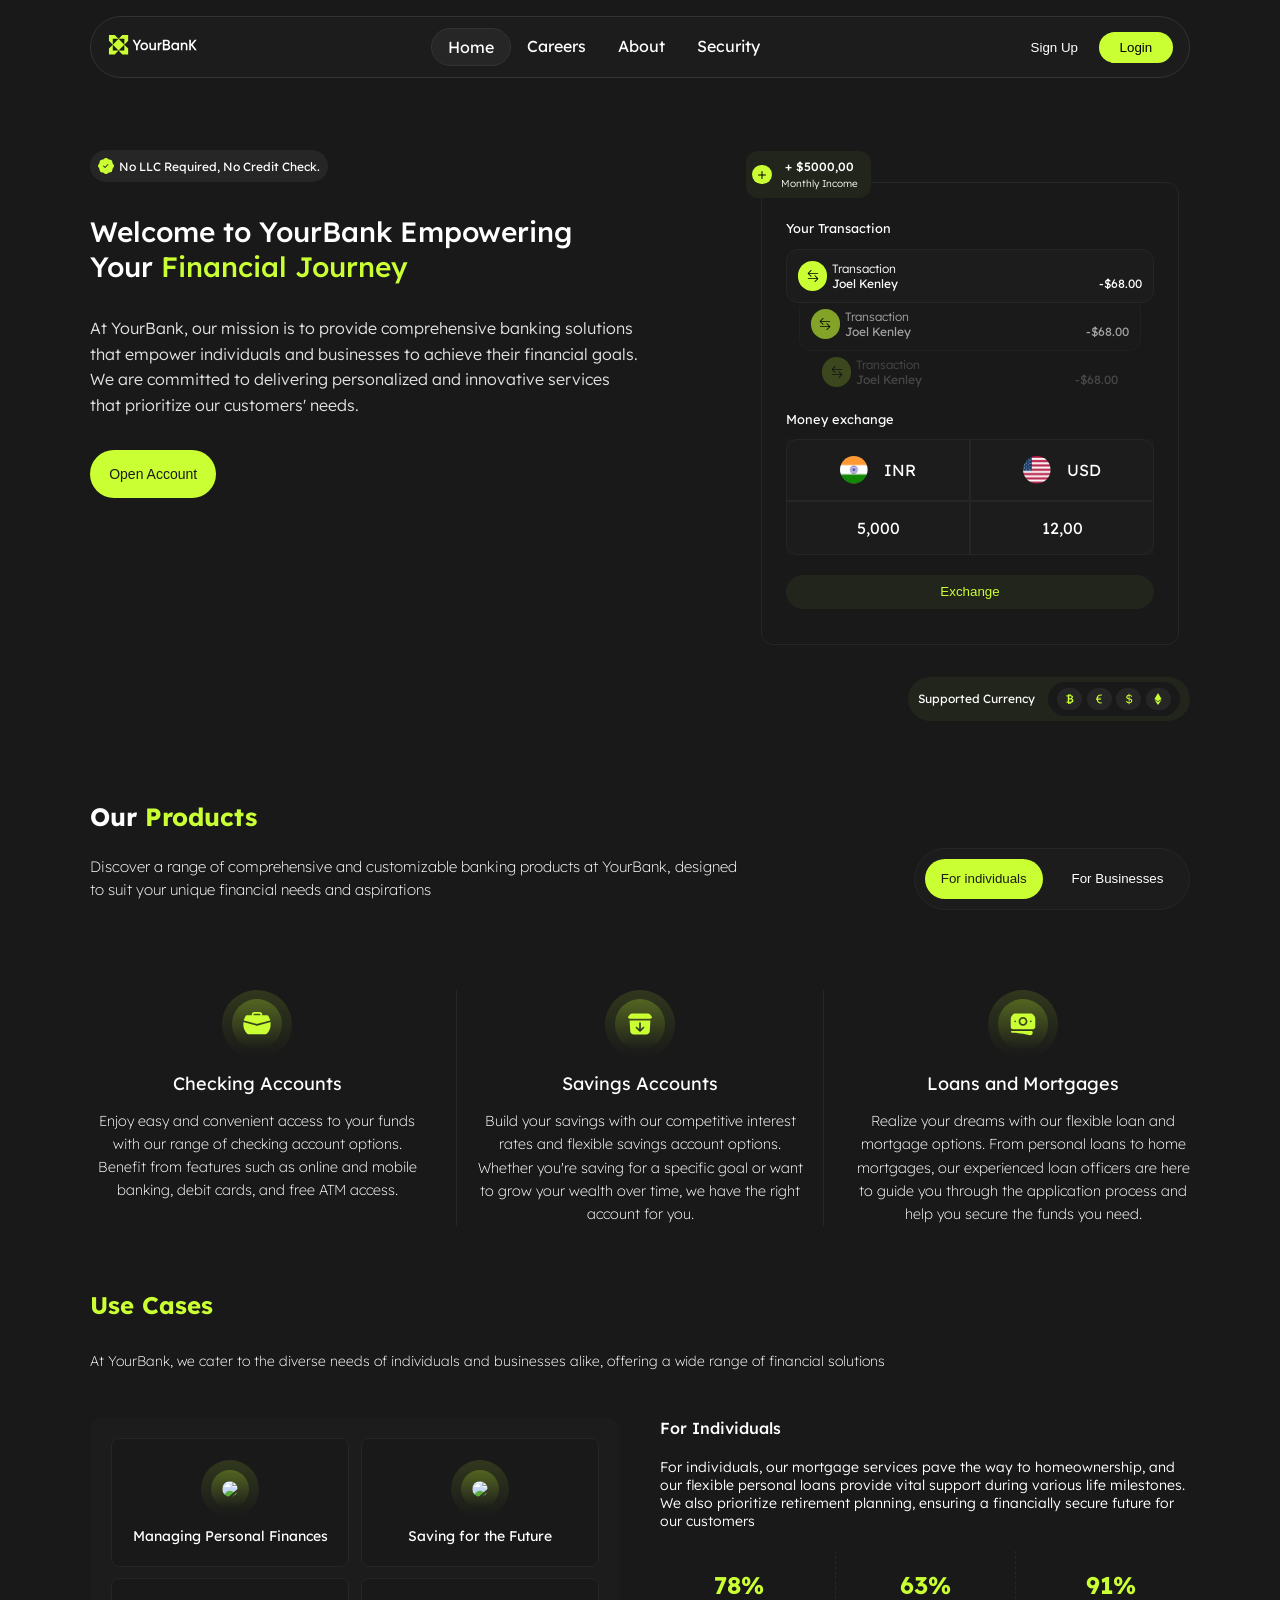
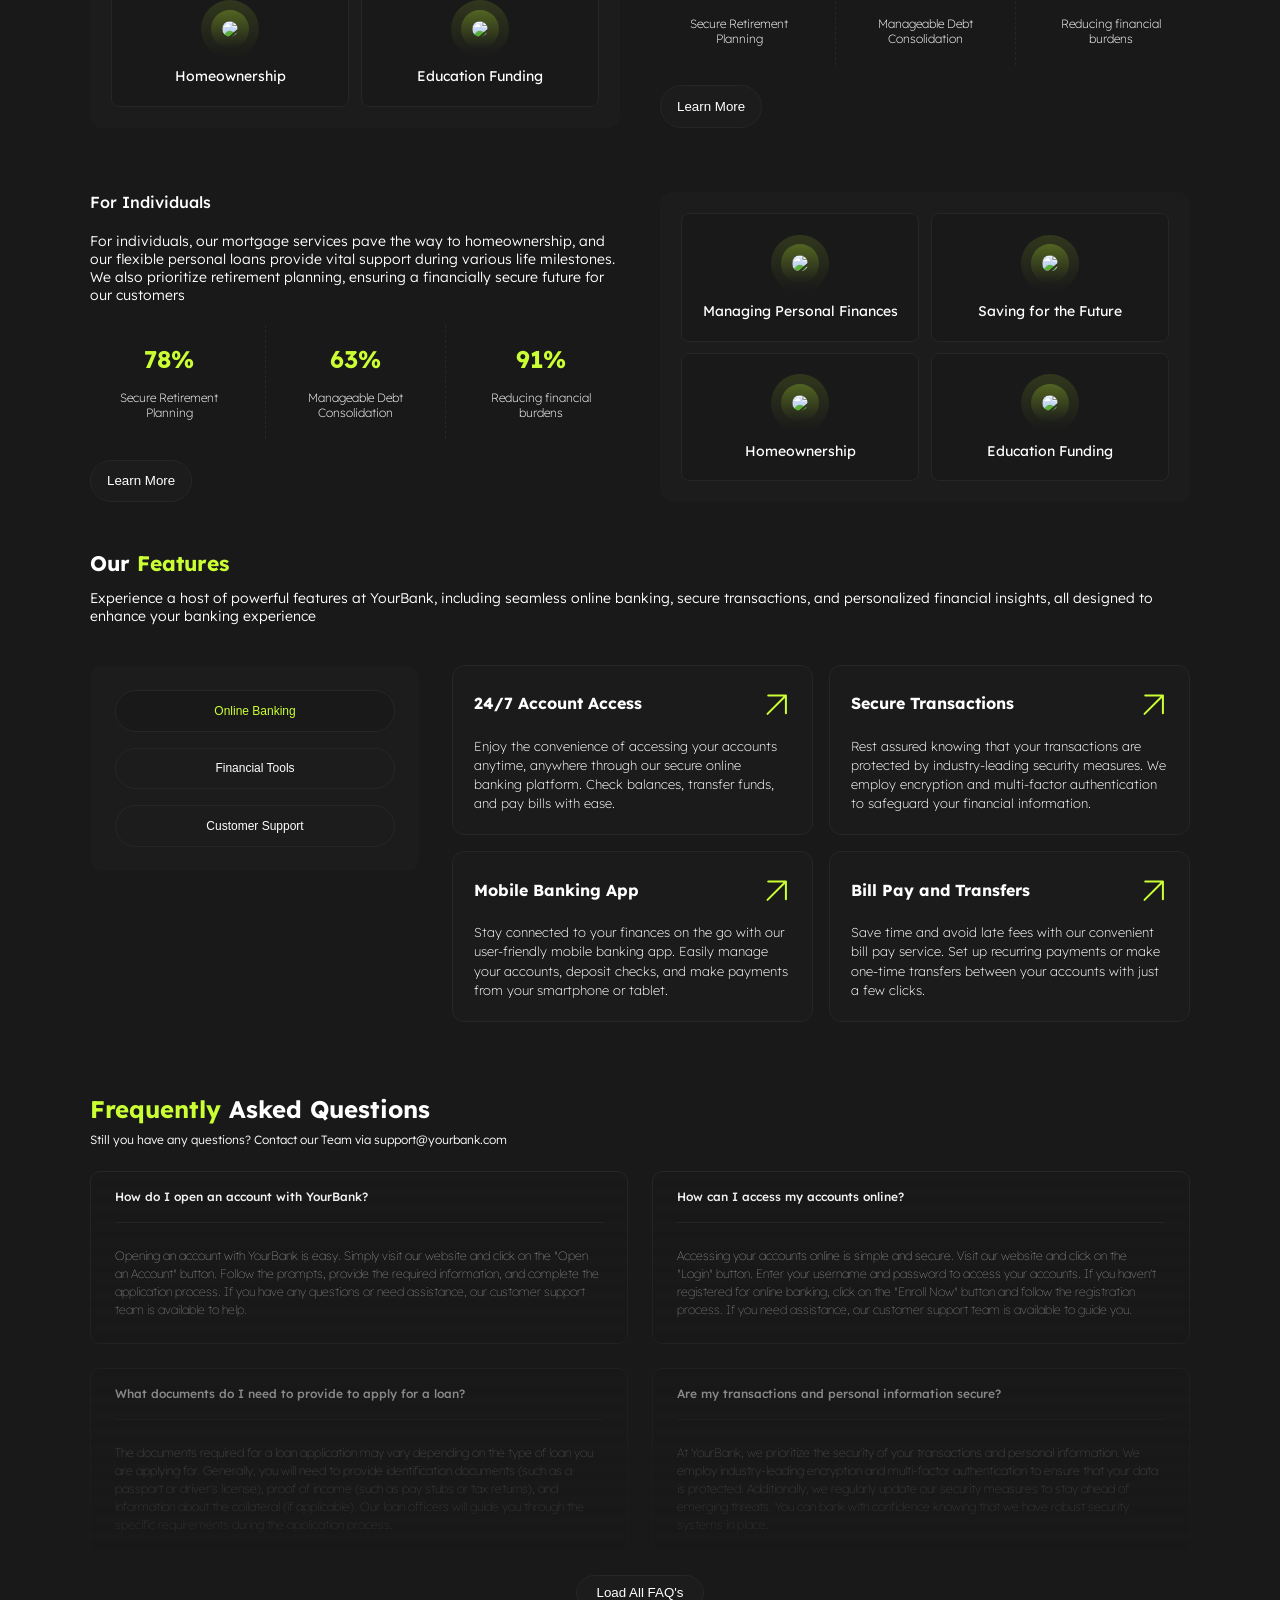
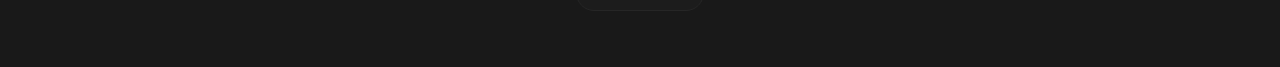
==== commit 923ccba9: "(feat) : add faq section" ====
--- a/banking-app/index.html
+++ b/banking-app/index.html
@@ -437,10 +437,40 @@
                 </div>
             </div>
         </section>
+
+        <section class="faq-section">
+            <div class="faq-section-head">
+                <h2><span class="colored-text">Frequently</span> Asked Questions</h2>
+                <p class="subtitle">Still you have any questions? Contact our Team via support@yourbank.com</p>
+            </div>
+
+            <div class="faq-questions-container">
+                <div class="question">
+                    <p class="question-title">How do I open an account with YourBank?</p>
+                    <p class="question-answer">Opening an account with YourBank is easy. Simply visit our website and click on the "Open an Account" button. Follow the prompts, provide the required information, and complete the application process. If you have any questions or need assistance, our customer support team is available to help.</p>
+                </div>
+
+                <div class="question">
+                    <p class="question-title">How can I access my accounts online?</p>
+                    <p class="question-answer">Accessing your accounts online is simple and secure. Visit our website and click on the "Login" button. Enter your username and password to access your accounts. If you haven't registered for online banking, click on the "Enroll Now" button and follow the registration process. If you need assistance, our customer support team is available to guide you.</p>
+                </div>
+
+                <div class="question">
+                    <p class="question-title">What documents do I need to provide to apply for a loan?</p>
+                    <p class="question-answer">The documents required for a loan application may vary depending on the type of loan you are applying for. Generally, you will need to provide identification documents (such as a passport or driver's license), proof of income (such as pay stubs or tax returns), and information about the collateral (if applicable). Our loan officers will guide you through the specific requirements during the application process.</p>
+                </div>
+
+                <div class="question">
+                    <p class="question-title">Are my transactions and personal information secure?</p>
+                    <p class="question-answer">At YourBank, we prioritize the security of your transactions and personal information. We employ industry-leading encryption and multi-factor authentication to ensure that your data is protected. Additionally, we regularly update our security measures to stay ahead of emerging threats. You can bank with confidence knowing that we have robust security systems in place.</p>
+                </div>
+            </div>
+
+            <button class="more-faq">Load All FAQ's</button>
+        </section>
+
+       
     </div>
-
-    </div>
-
 
     <script src="app.js"></script>
 </body>
--- a/banking-app/css/index.css
+++ b/banking-app/css/index.css
@@ -710,6 +710,64 @@
     display: none;
 }
 
+/* FAQ SECTION */
+
+.faq-section {
+    display: flex;
+    flex-direction: column;
+    gap: 1rem;
+    mask-image: linear-gradient(#191919, #191919);
+    -webkit-mask-image:linear-gradient(#000000, #191919);
+    margin-block: 3.5rem;
+}
+
+.faq-section-head .subtitle {
+    font-size: 12px;
+    font-weight: 300;
+    margin-block: .5rem;
+    padding-inline: 1rem;
+}
+
+.faq-questions-container {
+    display: grid;
+    grid-template-columns: 1fr;
+    gap: .8rem;
+    mask-image: linear-gradient(#191919, rgba(25, 25, 25, 0.099));
+}
+
+
+.question {
+    padding: 0 1rem 1rem;
+    font-size: 12px;
+    font-weight: 300;
+    line-height: 1.5;
+    background-color: #191919;
+    border: 1px solid #262626;
+    border-radius: 10px ;
+}
+
+.question-title {
+    font-size: 14px;
+    font-weight: 500;
+    padding: 1rem .4rem;
+    border-bottom: 1px solid #262626;
+    margin-bottom: .6rem;
+}
+
+.question-answer {
+    font-weight: 100;
+}
+
+.more-faq {
+    align-self: center;
+    border: 1px solid #262626;
+    outline: none;
+    padding: .6rem 1.2rem;
+    border-radius: 99px;
+    background: #1C1C1C;
+    color: white;
+}
+
 
 @media screen and (min-width:1024px) {
 
@@ -972,4 +1030,31 @@
     .presentation-view div {
         line-height: 1.2rem;
     }
+
+    /* FAQ SECTION */
+    
+    .faq-section {
+        text-align: left;
+    }
+
+    .faq-section-head .subtitle {
+        padding-left: 0;
+    }
+
+    .faq-questions-container {
+        grid-template-columns: 1fr 1fr;
+        gap: 1.5rem;
+    }
+
+    .question-title {
+        font-size: 12px;
+        margin-bottom: 1.5rem;
+        padding: 1rem 0;
+    }
+
+    .question {
+        padding: 0 1.5rem 1.5rem;
+
+    }
+
 }
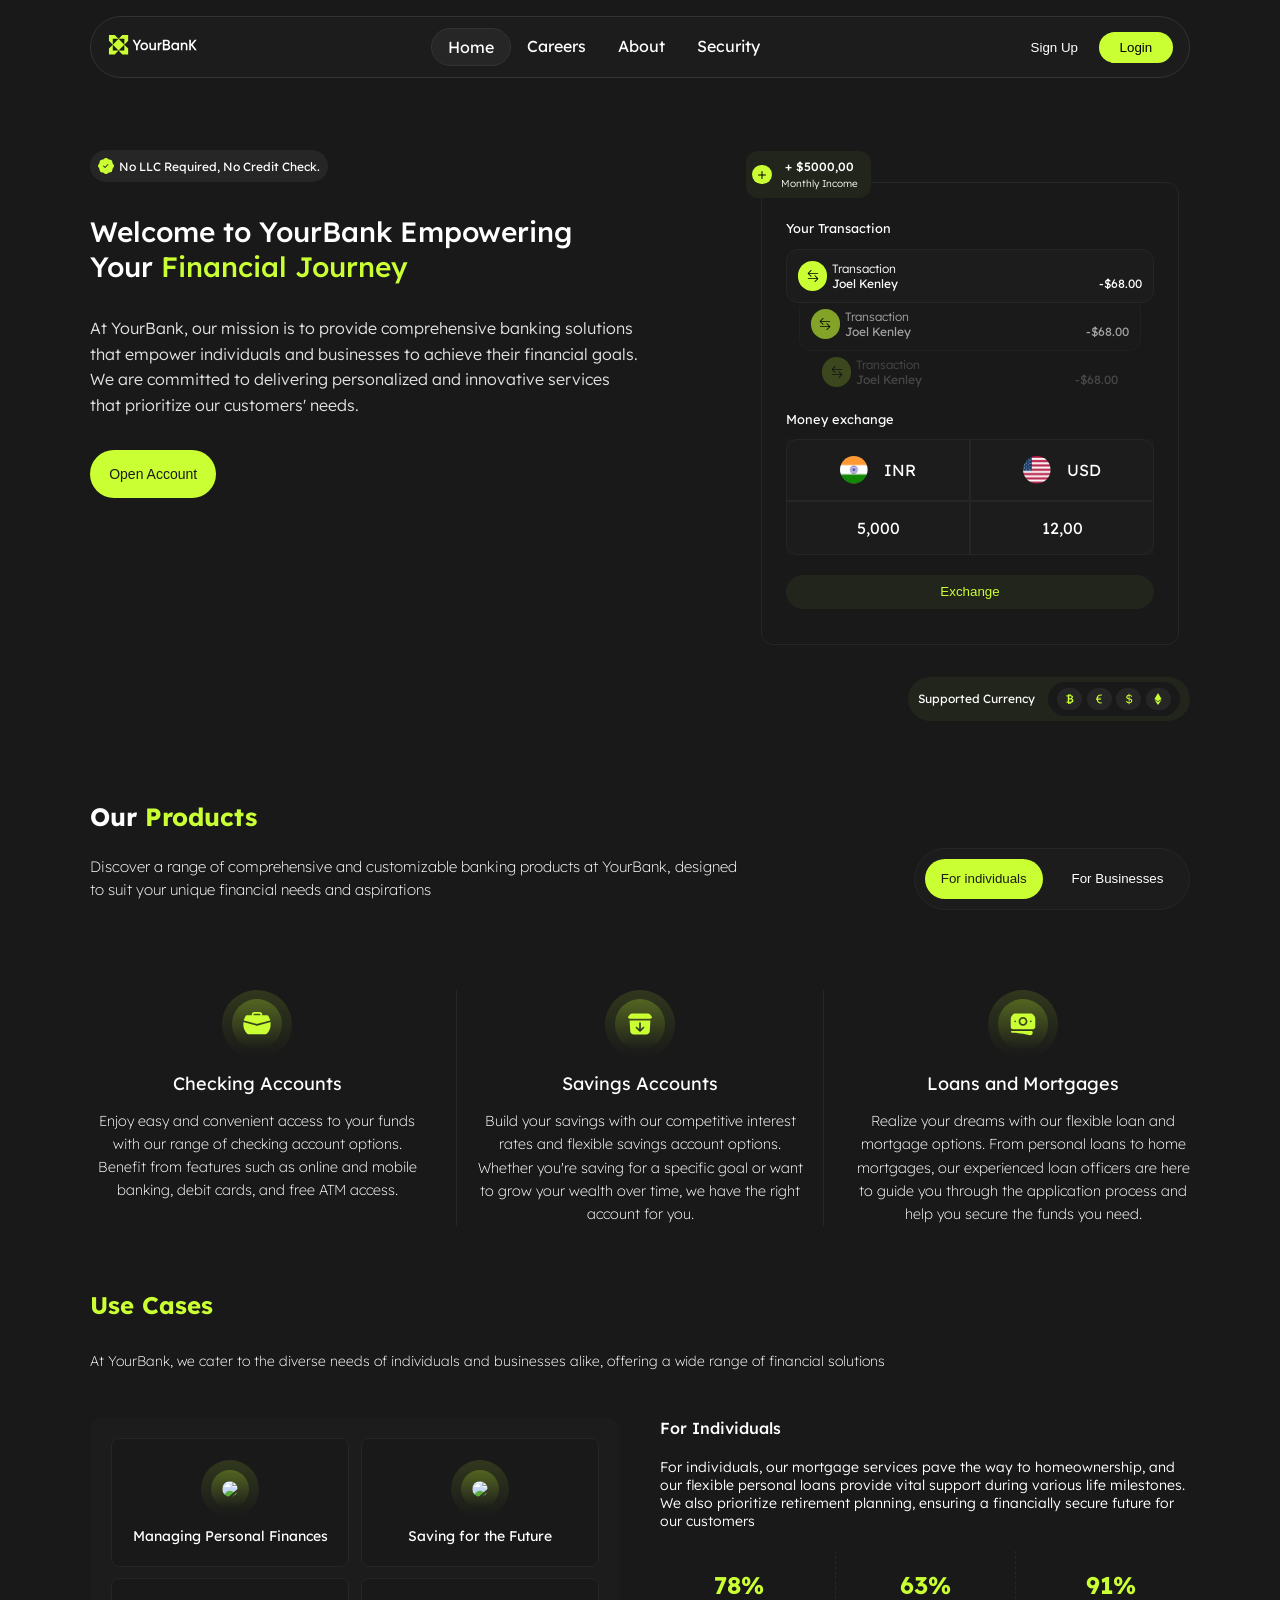
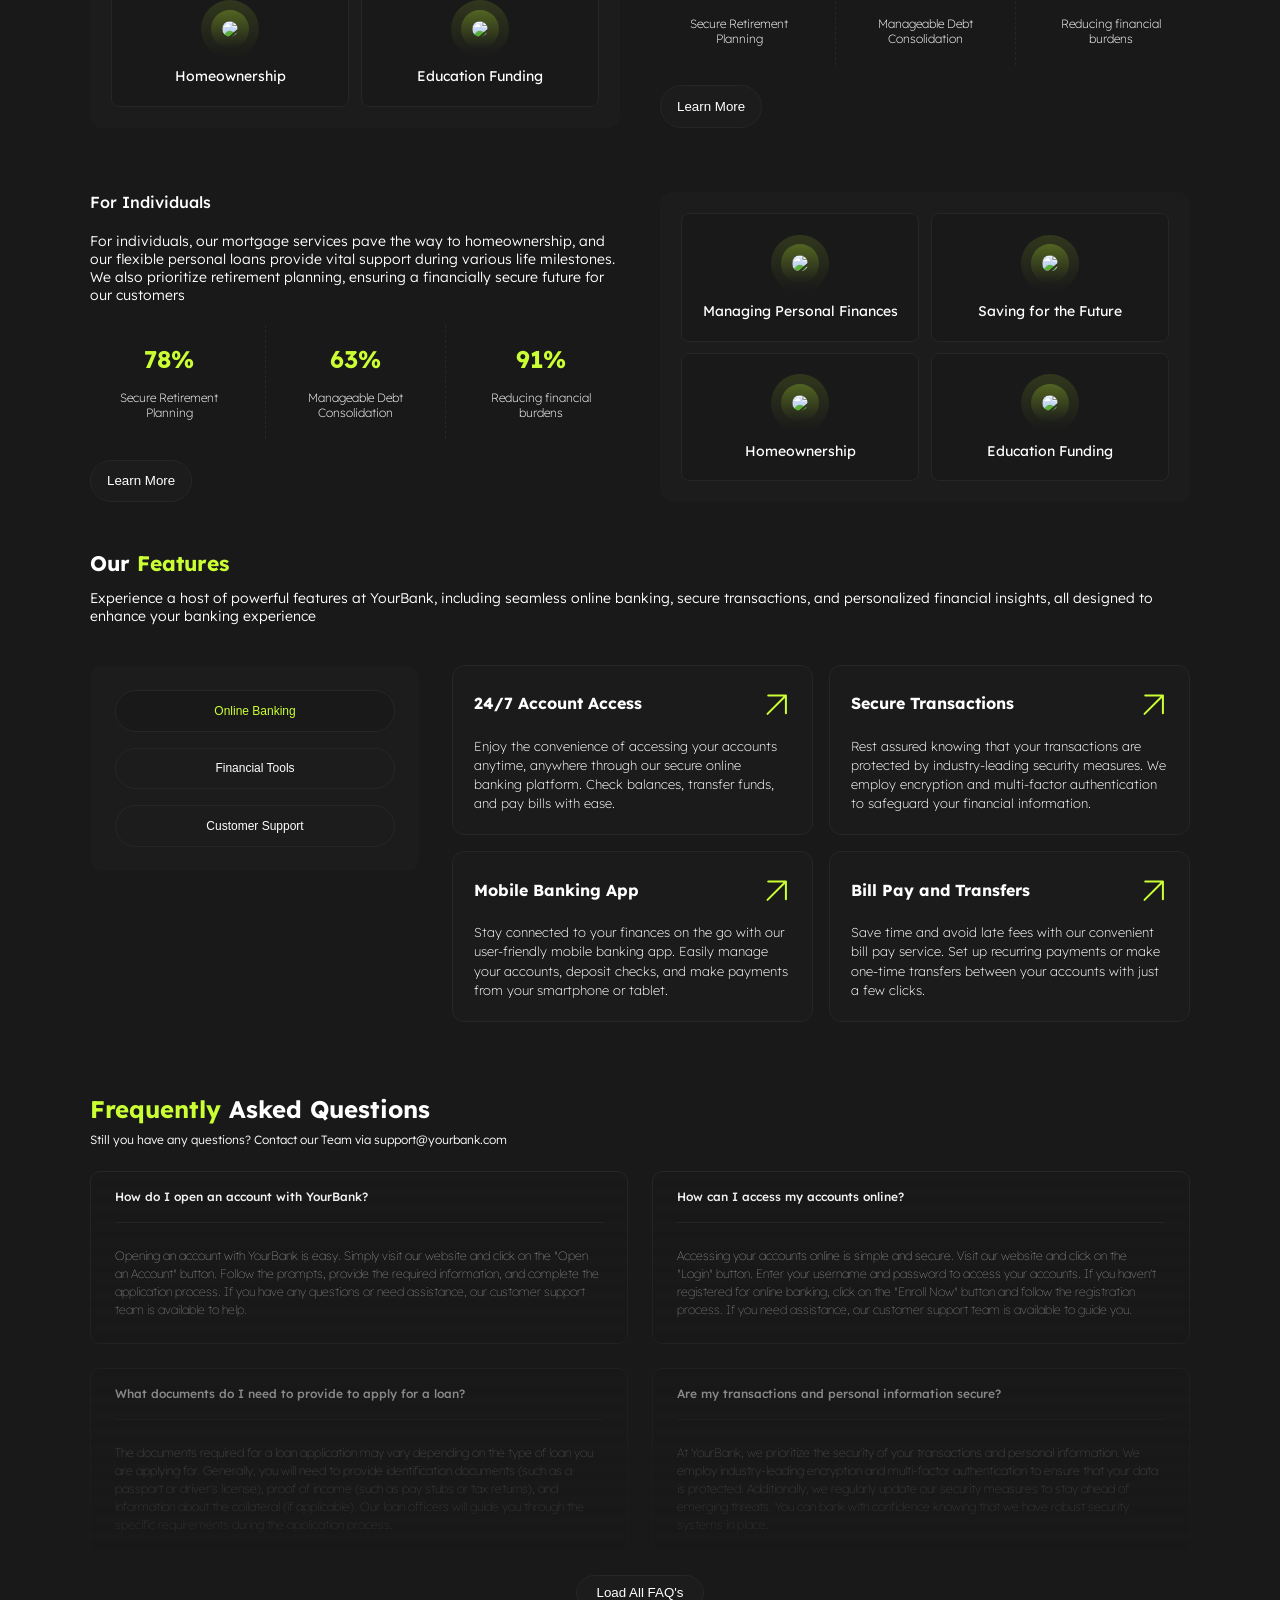
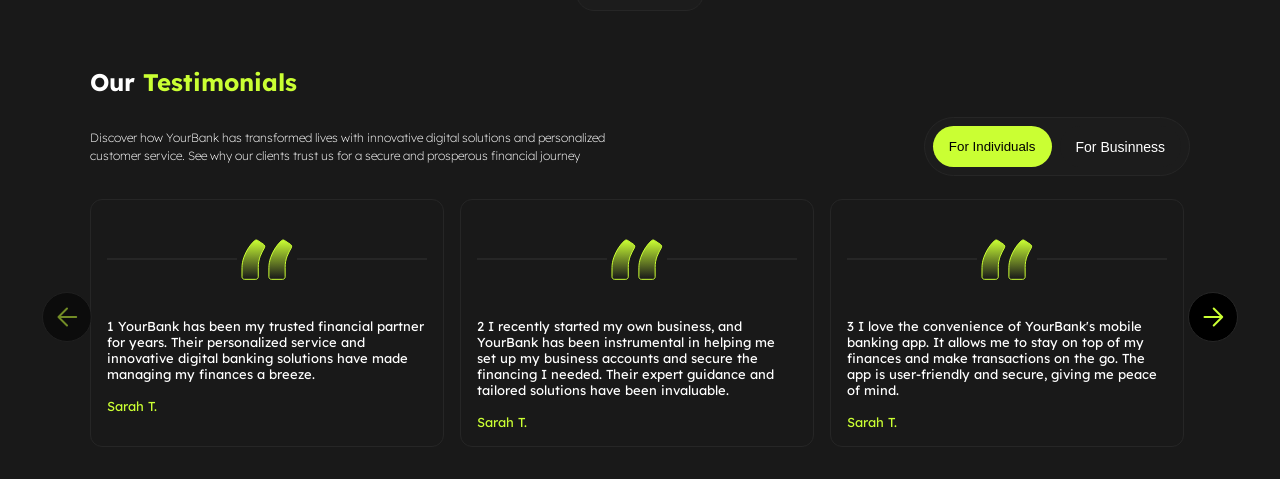
==== commit 5207ad12: "(feat) : add testimonials section" ====
--- a/banking-app/index.html
+++ b/banking-app/index.html
@@ -368,7 +368,9 @@
         <section class="ourfeatures-section">
             <div class="head">
                 <h2>Our <span class="colored-text">Features</span></h2>
-                <p>Experience a host of powerful features at YourBank, including seamless online banking, secure transactions, and personalized financial insights, all designed to enhance your banking experience</p>
+                <p>Experience a host of powerful features at YourBank, including seamless online banking, secure
+                    transactions, and personalized financial insights, all designed to enhance your banking experience
+                </p>
             </div>
             <div class="features-presentation">
                 <div class="toggle-side">
@@ -380,58 +382,88 @@
                 <div class="presentation-container">
                     <div class="presentation-view" data-view="1">
                         <div>
-                            <p class="view-title"><span class="title-text">24/7 Account Access</span><span class="presentation-view-icon"><img src="assets/turnarrow.svg"></span></p>
-                            <p>Enjoy the convenience of accessing your accounts anytime, anywhere through our secure online banking platform. Check balances, transfer funds, and pay bills with ease.</p>
-                        </div>
-                        <div>
-                            <p class="view-title"><span class="title-text">Secure Transactions</span><span class="presentation-view-icon"><img src="assets/turnarrow.svg"></span></p>
-                            <p>Rest assured knowing that your transactions are protected by industry-leading security measures. We employ encryption and multi-factor authentication to safeguard your financial information.</p>
-                        </div>
-                        <div>
-                            <p class="view-title"><span class="title-text">Mobile Banking App</span><span class="presentation-view-icon"><img src="assets/turnarrow.svg"></span></p>
-                            <p>Stay connected to your finances on the go with our user-friendly mobile banking app. Easily manage your accounts, deposit checks, and make payments from your smartphone or tablet.</p>
-                        </div>
-                        <div>
-                            <p class="view-title"><span class="title-text">Bill Pay and Transfers</span><span class="presentation-view-icon"><img src="assets/turnarrow.svg"></span></p>
-                            <p>Save time and avoid late fees with our convenient bill pay service. Set up recurring payments or make one-time transfers between your accounts with just a few clicks.</p>
+                            <p class="view-title"><span class="title-text">24/7 Account Access</span><span
+                                    class="presentation-view-icon"><img src="assets/turnarrow.svg"></span></p>
+                            <p>Enjoy the convenience of accessing your accounts anytime, anywhere through our secure
+                                online banking platform. Check balances, transfer funds, and pay bills with ease.</p>
+                        </div>
+                        <div>
+                            <p class="view-title"><span class="title-text">Secure Transactions</span><span
+                                    class="presentation-view-icon"><img src="assets/turnarrow.svg"></span></p>
+                            <p>Rest assured knowing that your transactions are protected by industry-leading security
+                                measures. We employ encryption and multi-factor authentication to safeguard your
+                                financial information.</p>
+                        </div>
+                        <div>
+                            <p class="view-title"><span class="title-text">Mobile Banking App</span><span
+                                    class="presentation-view-icon"><img src="assets/turnarrow.svg"></span></p>
+                            <p>Stay connected to your finances on the go with our user-friendly mobile banking app.
+                                Easily manage your accounts, deposit checks, and make payments from your smartphone or
+                                tablet.</p>
+                        </div>
+                        <div>
+                            <p class="view-title"><span class="title-text">Bill Pay and Transfers</span><span
+                                    class="presentation-view-icon"><img src="assets/turnarrow.svg"></span></p>
+                            <p>Save time and avoid late fees with our convenient bill pay service. Set up recurring
+                                payments or make one-time transfers between your accounts with just a few clicks.</p>
                         </div>
                     </div>
 
                     <div class="presentation-view hidden-view" data-view="2">
                         <div>
-                            <p class="view-title"><span class="title-text">24/7 Account Access 2</span><span class="presentation-view-icon"><img src="assets/turnarrow.svg"></span></p>
-                            <p>Enjoy the convenience of accessing your accounts anytime, anywhere through our secure online banking platform. Check balances, transfer funds, and pay bills with ease.</p>
-                        </div>
-                        <div>
-                            <p class="view-title"><span class="title-text">Secure Transactions</span><span class="presentation-view-icon"><img src="assets/turnarrow.svg"></span></p>
-                            <p>Rest assured knowing that your transactions are protected by industry-leading security measures. We employ encryption and multi-factor authentication to safeguard your financial information.</p>
-                        </div>
-                        <div>
-                            <p class="view-title"><span class="title-text">Mobile Banking App</span><span class="presentation-view-icon"><img src="assets/turnarrow.svg"></span></p>
-                            <p>Stay connected to your finances on the go with our user-friendly mobile banking app. Easily manage your accounts, deposit checks, and make payments from your smartphone or tablet.</p>
-                        </div>
-                        <div>
-                            <p class="view-title"><span class="title-text">Bill Pay and Transfers</span><span class="presentation-view-icon"><img src="assets/turnarrow.svg"></span></p>
-                            <p>Save time and avoid late fees with our convenient bill pay service. Set up recurring payments or make one-time transfers between your accounts with just a few clicks.</p>
+                            <p class="view-title"><span class="title-text">24/7 Account Access 2</span><span
+                                    class="presentation-view-icon"><img src="assets/turnarrow.svg"></span></p>
+                            <p>Enjoy the convenience of accessing your accounts anytime, anywhere through our secure
+                                online banking platform. Check balances, transfer funds, and pay bills with ease.</p>
+                        </div>
+                        <div>
+                            <p class="view-title"><span class="title-text">Secure Transactions</span><span
+                                    class="presentation-view-icon"><img src="assets/turnarrow.svg"></span></p>
+                            <p>Rest assured knowing that your transactions are protected by industry-leading security
+                                measures. We employ encryption and multi-factor authentication to safeguard your
+                                financial information.</p>
+                        </div>
+                        <div>
+                            <p class="view-title"><span class="title-text">Mobile Banking App</span><span
+                                    class="presentation-view-icon"><img src="assets/turnarrow.svg"></span></p>
+                            <p>Stay connected to your finances on the go with our user-friendly mobile banking app.
+                                Easily manage your accounts, deposit checks, and make payments from your smartphone or
+                                tablet.</p>
+                        </div>
+                        <div>
+                            <p class="view-title"><span class="title-text">Bill Pay and Transfers</span><span
+                                    class="presentation-view-icon"><img src="assets/turnarrow.svg"></span></p>
+                            <p>Save time and avoid late fees with our convenient bill pay service. Set up recurring
+                                payments or make one-time transfers between your accounts with just a few clicks.</p>
                         </div>
                     </div>
 
                     <div class="presentation-view hidden-view" data-view="3">
                         <div>
-                            <p class="view-title"><span class="title-text">24/7 Account Access 3</span><span class="presentation-view-icon"><img src="assets/turnarrow.svg"></span></p>
-                            <p>Enjoy the convenience of accessing your accounts anytime, anywhere through our secure online banking platform. Check balances, transfer funds, and pay bills with ease.</p>
-                        </div>
-                        <div>
-                            <p class="view-title"><span class="title-text">Secure Transactions</span><span class="presentation-view-icon"><img src="assets/turnarrow.svg"></span></p>
-                            <p>Rest assured knowing that your transactions are protected by industry-leading security measures. We employ encryption and multi-factor authentication to safeguard your financial information.</p>
-                        </div>
-                        <div>
-                            <p class="view-title"><span class="title-text">Mobile Banking App</span><span class="presentation-view-icon"><img src="assets/turnarrow.svg"></span></p>
-                            <p>Stay connected to your finances on the go with our user-friendly mobile banking app. Easily manage your accounts, deposit checks, and make payments from your smartphone or tablet.</p>
-                        </div>
-                        <div>
-                            <p class="view-title"><span class="title-text">Bill Pay and Transfers</span><span class="presentation-view-icon"><img src="assets/turnarrow.svg"></span></p>
-                            <p>Save time and avoid late fees with our convenient bill pay service. Set up recurring payments or make one-time transfers between your accounts with just a few clicks.</p>
+                            <p class="view-title"><span class="title-text">24/7 Account Access 3</span><span
+                                    class="presentation-view-icon"><img src="assets/turnarrow.svg"></span></p>
+                            <p>Enjoy the convenience of accessing your accounts anytime, anywhere through our secure
+                                online banking platform. Check balances, transfer funds, and pay bills with ease.</p>
+                        </div>
+                        <div>
+                            <p class="view-title"><span class="title-text">Secure Transactions</span><span
+                                    class="presentation-view-icon"><img src="assets/turnarrow.svg"></span></p>
+                            <p>Rest assured knowing that your transactions are protected by industry-leading security
+                                measures. We employ encryption and multi-factor authentication to safeguard your
+                                financial information.</p>
+                        </div>
+                        <div>
+                            <p class="view-title"><span class="title-text">Mobile Banking App</span><span
+                                    class="presentation-view-icon"><img src="assets/turnarrow.svg"></span></p>
+                            <p>Stay connected to your finances on the go with our user-friendly mobile banking app.
+                                Easily manage your accounts, deposit checks, and make payments from your smartphone or
+                                tablet.</p>
+                        </div>
+                        <div>
+                            <p class="view-title"><span class="title-text">Bill Pay and Transfers</span><span
+                                    class="presentation-view-icon"><img src="assets/turnarrow.svg"></span></p>
+                            <p>Save time and avoid late fees with our convenient bill pay service. Set up recurring
+                                payments or make one-time transfers between your accounts with just a few clicks.</p>
                         </div>
                     </div>
                 </div>
@@ -447,29 +479,110 @@
             <div class="faq-questions-container">
                 <div class="question">
                     <p class="question-title">How do I open an account with YourBank?</p>
-                    <p class="question-answer">Opening an account with YourBank is easy. Simply visit our website and click on the "Open an Account" button. Follow the prompts, provide the required information, and complete the application process. If you have any questions or need assistance, our customer support team is available to help.</p>
+                    <p class="question-answer">Opening an account with YourBank is easy. Simply visit our website and
+                        click on the "Open an Account" button. Follow the prompts, provide the required information, and
+                        complete the application process. If you have any questions or need assistance, our customer
+                        support team is available to help.</p>
                 </div>
 
                 <div class="question">
                     <p class="question-title">How can I access my accounts online?</p>
-                    <p class="question-answer">Accessing your accounts online is simple and secure. Visit our website and click on the "Login" button. Enter your username and password to access your accounts. If you haven't registered for online banking, click on the "Enroll Now" button and follow the registration process. If you need assistance, our customer support team is available to guide you.</p>
+                    <p class="question-answer">Accessing your accounts online is simple and secure. Visit our website
+                        and click on the "Login" button. Enter your username and password to access your accounts. If
+                        you haven't registered for online banking, click on the "Enroll Now" button and follow the
+                        registration process. If you need assistance, our customer support team is available to guide
+                        you.</p>
                 </div>
 
                 <div class="question">
                     <p class="question-title">What documents do I need to provide to apply for a loan?</p>
-                    <p class="question-answer">The documents required for a loan application may vary depending on the type of loan you are applying for. Generally, you will need to provide identification documents (such as a passport or driver's license), proof of income (such as pay stubs or tax returns), and information about the collateral (if applicable). Our loan officers will guide you through the specific requirements during the application process.</p>
+                    <p class="question-answer">The documents required for a loan application may vary depending on the
+                        type of loan you are applying for. Generally, you will need to provide identification documents
+                        (such as a passport or driver's license), proof of income (such as pay stubs or tax returns),
+                        and information about the collateral (if applicable). Our loan officers will guide you through
+                        the specific requirements during the application process.</p>
                 </div>
 
                 <div class="question">
                     <p class="question-title">Are my transactions and personal information secure?</p>
-                    <p class="question-answer">At YourBank, we prioritize the security of your transactions and personal information. We employ industry-leading encryption and multi-factor authentication to ensure that your data is protected. Additionally, we regularly update our security measures to stay ahead of emerging threats. You can bank with confidence knowing that we have robust security systems in place.</p>
+                    <p class="question-answer">At YourBank, we prioritize the security of your transactions and personal
+                        information. We employ industry-leading encryption and multi-factor authentication to ensure
+                        that your data is protected. Additionally, we regularly update our security measures to stay
+                        ahead of emerging threats. You can bank with confidence knowing that we have robust security
+                        systems in place.</p>
                 </div>
             </div>
 
             <button class="more-faq">Load All FAQ's</button>
         </section>
 
-       
+        <section class="our-testimonials">
+            <div class="testimonials-head">
+                <h2>Our <span class="colored-text">Testimonials</span></h2>
+                <div >
+                    <p>Discover how YourBank has transformed lives with innovative digital solutions and personalized
+                        customer service. See why our clients trust us for a secure and prosperous financial journey</p>
+                    <div class="testimonials-btn">
+                        <button class="btn-filled">For Individuals</button>
+                        <button class="btn-unfilled">For Businness</button>
+                    </div>
+                </div>
+            </div>
+            <div class="forarrow">
+                <div class="carousel-wrapper">
+                    <div class="carousel">
+                        <div class="slider">
+                            <div class="quote"><img src="assets/quote.svg"></div>
+                            <p>1 YourBank has been my trusted financial partner for years. Their personalized service and
+                                innovative digital banking solutions have made managing my finances a breeze.</p>
+                            <p class="colored-text">Sarah T.</p>
+                        </div>
+
+                        <div class="slider">
+                            <div class="quote"><img src="assets/quote.svg"></div>
+                            <p>2 I recently started my own business, and YourBank has been instrumental in helping me set
+                                up my business accounts and secure the financing I needed. Their expert guidance and
+                                tailored solutions have been invaluable.</p>
+                            <p class="colored-text">Sarah T.</p>
+                        </div>
+
+                        <div class="slider">
+                            <div class="quote"><img src="assets/quote.svg"></div>
+                            <p>3 I love the convenience of YourBank's mobile banking app. It allows me to stay on top of
+                                my finances and make transactions on the go. The app is user-friendly and secure, giving
+                                me peace of mind.</p>
+                            <p class="colored-text">Sarah T.</p>
+                        </div>
+
+                        <div class="slider">
+                            <div class="quote"><img src="assets/quote.svg"></div>
+                            <p>4 YourBank has been my trusted financial partner for years. Their personalized service and
+                                innovative digital banking solutions have made managing my finances a breeze.</p>
+                            <p class="colored-text">John T.</p>
+                        </div>
+
+                        <div class="slider">
+                            <div class="quote"><img src="assets/quote.svg"></div>
+                            <p>5 I recently started my own business, and YourBank has been instrumental in helping me set
+                                up my business accounts and secure the financing I needed. Their expert guidance and
+                                tailored solutions have been invaluable.</p>
+                            <p class="colored-text">Tom T.</p>
+                        </div>
+
+                        <div class="slider">
+                            <div class="quote"><img src="assets/quote.svg"></div>
+                            <p>6 I love the convenience of YourBank's mobile banking app. It allows me to stay on top of
+                                my finances and make transactions on the go. The app is user-friendly and secure, giving
+                                me peace of mind.</p>
+                        </div>
+
+                        
+                    </div>
+                    <button class="goleft"><img src="assets/left.svg"></button>
+                    <button class="goright"><img src="assets/rightArrow.svg"></button>
+                </div>
+            </div>
+        </section>
     </div>
 
     <script src="app.js"></script>
--- a/banking-app/css/index.css
+++ b/banking-app/css/index.css
@@ -11,7 +11,7 @@
 /* General styles */
 
 body {
-    background-color:#191919;
+    background-color: #191919;
     color: white !important;
     font-family: Lexend, sans-serif;
 }
@@ -666,7 +666,7 @@
     display: grid;
     grid-template-columns: 1fr;
     gap: 1rem;
-    margin-bottom: 1rem; 
+    margin-bottom: 1rem;
 }
 
 .presentation-view div {
@@ -679,10 +679,12 @@
     gap: 1rem;
 
 }
+
 .presentation-view div p:nth-child(2) {
     font-weight: 200;
     font-size: 13px;
 }
+
 .presentation-view .view-title {
     font-weight: bold;
     color: white;
@@ -717,7 +719,7 @@
     flex-direction: column;
     gap: 1rem;
     mask-image: linear-gradient(#191919, #191919);
-    -webkit-mask-image:linear-gradient(#000000, #191919);
+    -webkit-mask-image: linear-gradient(#000000, #191919);
     margin-block: 3.5rem;
 }
 
@@ -743,7 +745,7 @@
     line-height: 1.5;
     background-color: #191919;
     border: 1px solid #262626;
-    border-radius: 10px ;
+    border-radius: 10px;
 }
 
 .question-title {
@@ -766,6 +768,114 @@
     border-radius: 99px;
     background: #1C1C1C;
     color: white;
+}
+
+/* OUR TESTIMONIALS */
+
+.our-testimonials {
+    display: flex;
+    flex-direction: column;
+    gap: 1.2rem;
+    margin-block: 2rem;
+}
+
+.testimonials-head {
+    display: flex;
+    flex-direction: column;
+    align-items: center;
+    gap: 1rem;
+}
+
+.testimonials-head p {
+    font-weight: 200;
+    font-size: 12px;
+    line-height: 1.1rem;
+    margin-block: 1rem;
+}
+
+.testimonials-btn {
+    display: flex;
+    gap: .5rem;
+    justify-content: center;
+    align-items: center;
+    padding: .5rem;
+    border: 1px solid #262626;
+    background: #1C1C1C;
+    border-radius: 99px;
+    width: fit-content;
+    align-self: center;
+    margin: 0 auto;
+}
+
+.testimonials-btn button {
+    padding: .8rem 1rem;
+    border-radius: 99px;
+    outline: none;
+    border: none;
+}
+
+.testimonials-btn button:nth-child(1) {
+    background-color: #CAFF33;
+}
+
+.testimonials-btn button:nth-child(2) {
+    background-color: #1C1C1C;
+    color: white;
+    font-weight: 500;
+    font-size: 14px;
+}
+
+.carousel-wrapper {
+    overflow: hidden;
+}
+
+.carousel {
+    display: flex;
+}
+
+.slider {
+    padding: 1rem;
+    border-radius: 12px;
+    font-size: 13px;
+    font-weight: 400;
+    min-width: 100%;
+    background: #191919;
+    border: 1px solid #262626;
+    display: flex;
+    flex-direction: column;
+    gap: 1rem;
+    mask-image: linear-gradient(to right, rgba(0, 0, 0, 0.444), white, rgba(0, 0, 0, 0.835));
+}
+
+.slider .quote::after,
+.slider .quote::before {
+    content: '';
+    vertical-align: middle;
+    width: 100%;
+    border: 1px solid #262626;
+}
+
+.quote {
+    display: flex;
+    justify-content: center;
+    align-items: center;
+    padding-block: .8rem;
+}
+
+.goleft,
+.goright {
+    width: 60px;
+    height: 60px;
+    display: flex;
+    justify-content: center;
+    align-items: center; 
+    padding: .6rem;
+    margin-top: 1rem;
+    margin-right: 1rem;
+    display: inline-block;
+    border: 1px solid #262626;
+    border-radius: 99px;
+    background-color: #1C1C1C;
 }
 
 
@@ -1024,7 +1134,7 @@
     }
 
     .presentation-view {
-       grid-template-columns: 1fr 1fr;
+        grid-template-columns: 1fr 1fr;
     }
 
     .presentation-view div {
@@ -1032,7 +1142,7 @@
     }
 
     /* FAQ SECTION */
-    
+
     .faq-section {
         text-align: left;
     }
@@ -1054,7 +1164,123 @@
 
     .question {
         padding: 0 1.5rem 1.5rem;
-
-    }
-
+    }
+
+    /* TESTIMONIALS SECTION */
+
+    .our-testimonials {
+        text-align: left;
+        position: relative;
+    }
+
+    .testimonials-head {
+        display: flex;
+        flex-direction: column;
+        align-items: flex-start;
+        gap: 1rem;
+        text-align: left;
+    }
+
+    .testimonials-head > div {
+        display: flex;
+        justify-content: space-between;
+    }
+
+    .testimonials-head p {
+       width: 50%;
+    }
+
+    .testimonials-btn {
+      margin: 0;
+    }
+
+    .testimonials-btn button {
+        padding: .8rem 1rem;
+        border-radius: 99px;
+        outline: none;
+        border: none;
+    }
+
+    .testimonials-btn button:nth-child(1) {
+        background-color: #CAFF33;
+    }
+
+    .testimonials-btn button:nth-child(2) {
+        background-color: #1C1C1C;
+        color: white;
+        font-weight: 500;
+        font-size: 14px;
+    }
+
+    .carousel-wrapper {
+        overflow: hidden;
+    }
+
+    .carousel {
+        display: flex;
+        gap: 1rem;
+        width: 100%;
+    }
+
+    .slider {
+        padding: 1rem;
+        border-radius: 12px;
+        font-size: 13px;
+        font-weight: 400;
+        min-width: calc(100% / 3 - .8rem);
+        /* flex: 1 0 calc(100% / 3 - .8rem); */
+        background: #191919;
+        border: 1px solid #262626;
+        display: flex;
+        flex-direction: column;
+        gap: 1rem;
+        mask-image: none;
+    }
+
+    .slider .quote::after,
+    .slider .quote::before {
+        content: '';
+        vertical-align: middle;
+        width: 100%;
+        border: 1px solid #262626;
+    }
+
+    .quote {
+        display: flex;
+        justify-content: center;
+        align-items: center;
+        padding-block: .8rem;
+    }
+
+    .goleft,
+    .goright {
+        position: absolute;
+        top: 55%;
+        width: 50px;
+        height: 50px;
+        display: inline-flex;
+        background-color: #000000;
+    }
+
+    .goleft {
+        left: -3rem;
+        z-index: 2;
+    }
+
+    .goright {
+        right: -4rem;
+        z-index: 2;
+    }
+
+    /* .forarrow {
+        position: relative;
+        /* border: 2px solid white; */
+        /* mask-image: linear-gradient(to right, rgba(0, 0, 0, .3), white, rgba(0,0,0,.4)); 
+        text-align: center;
+    } 
+    */
+    .goleft:disabled, .goright:disabled {
+        cursor: not-allowed;
+        opacity: .5;
+    }
 }
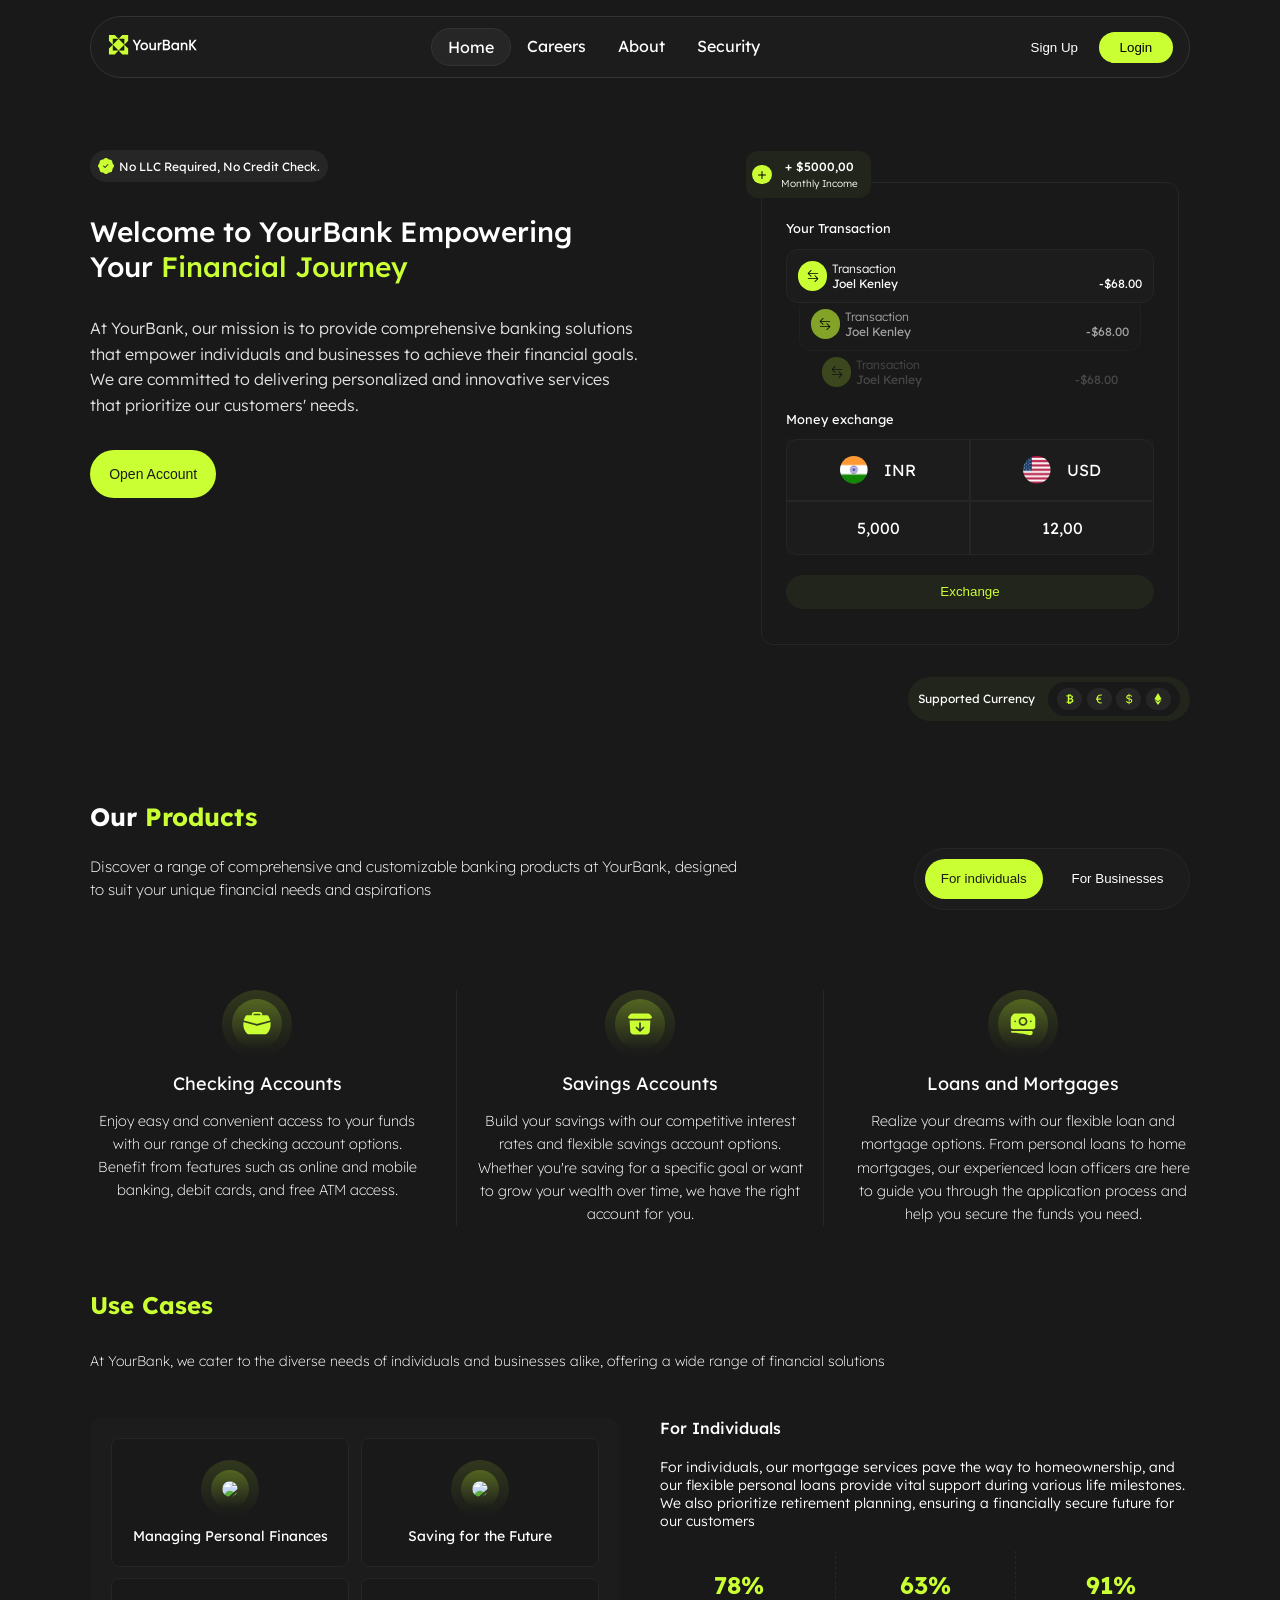
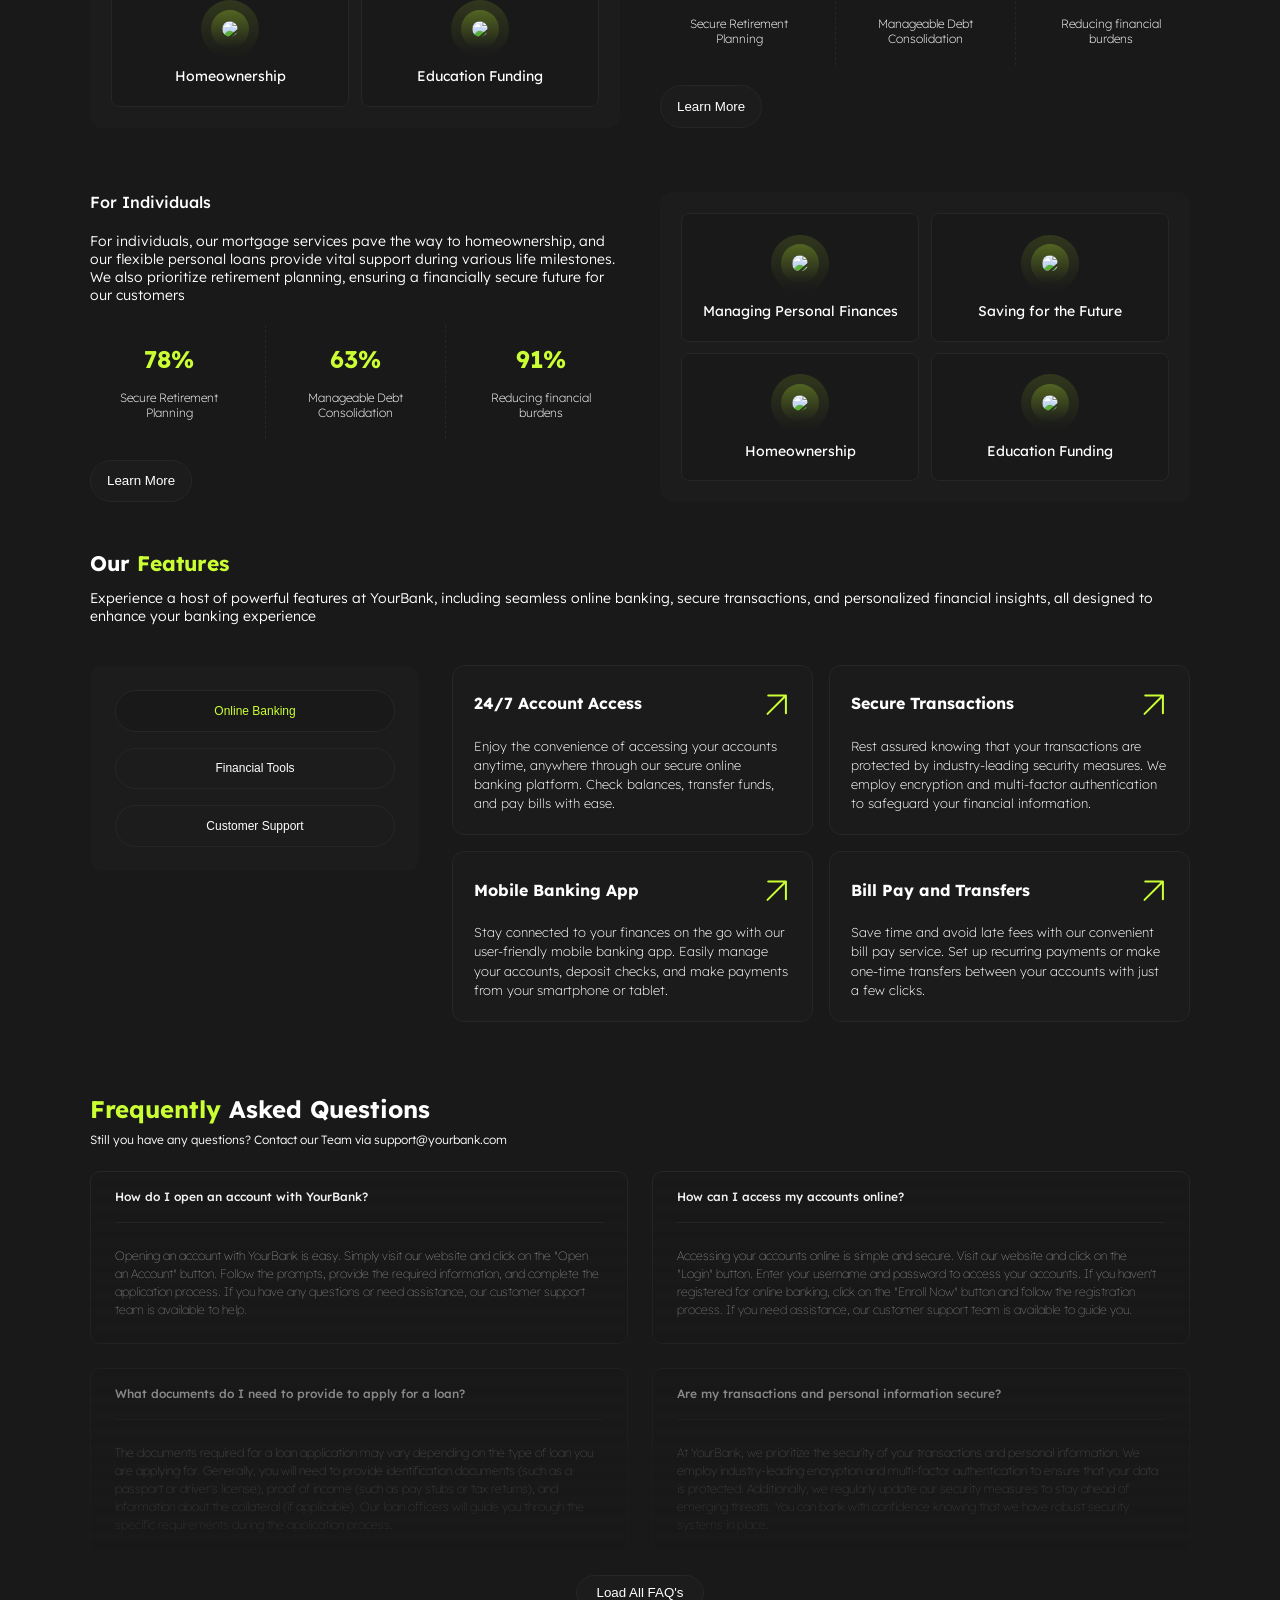
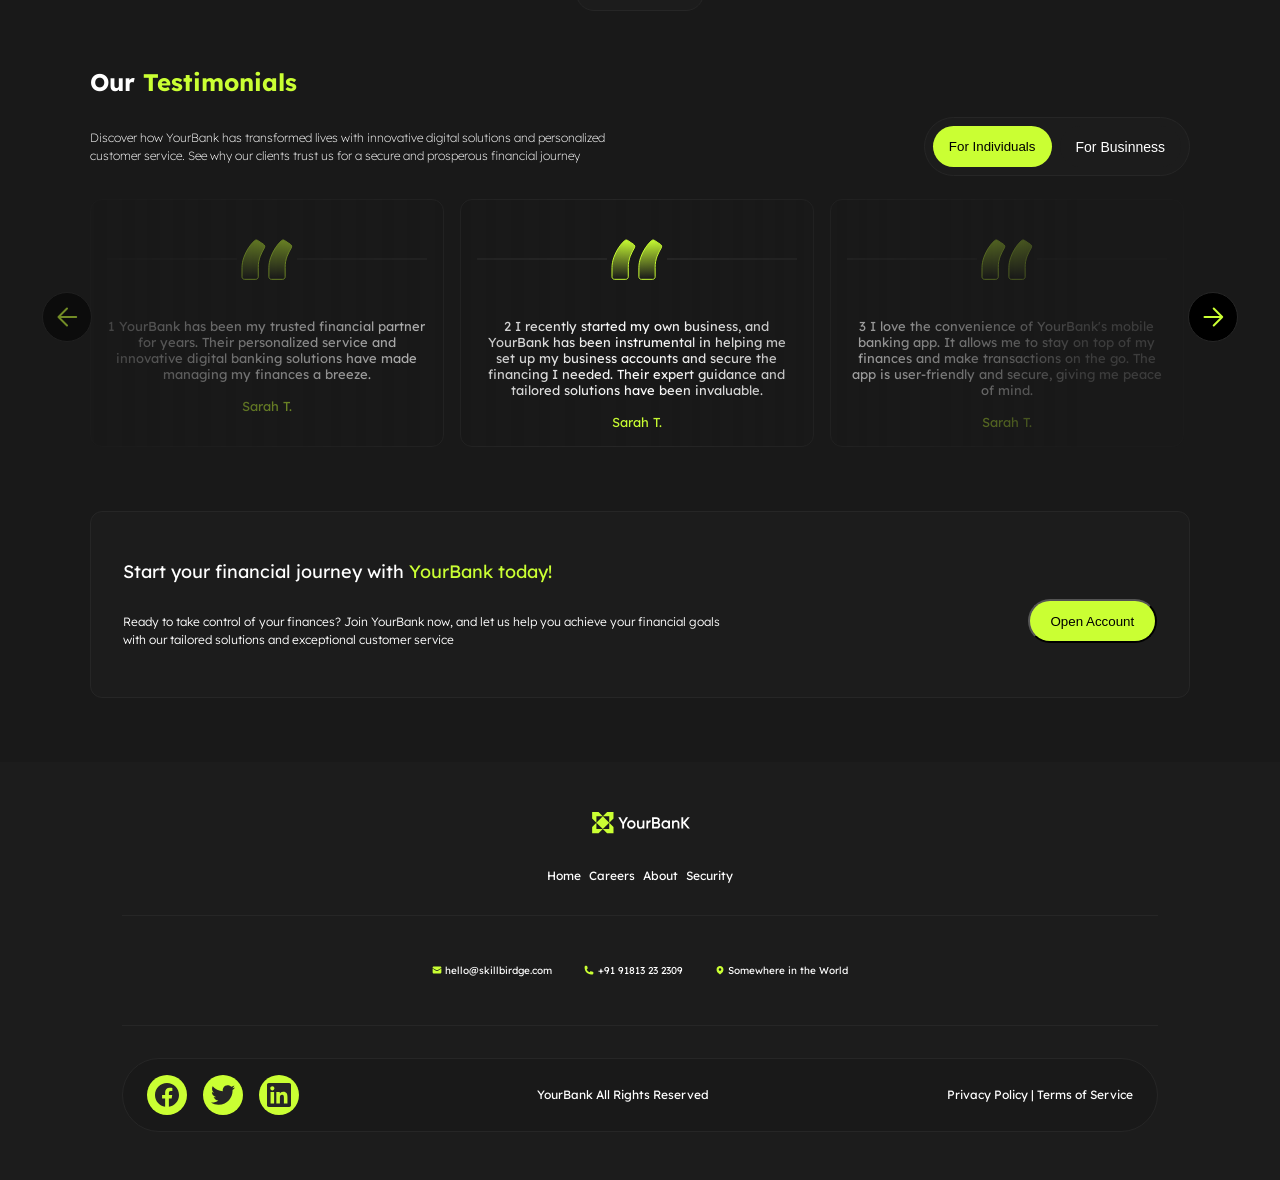
==== commit 85925cf3: "(feat) : add responsive footer section" ====
--- a/banking-app/index.html
+++ b/banking-app/index.html
@@ -519,7 +519,7 @@
         <section class="our-testimonials">
             <div class="testimonials-head">
                 <h2>Our <span class="colored-text">Testimonials</span></h2>
-                <div >
+                <div>
                     <p>Discover how YourBank has transformed lives with innovative digital solutions and personalized
                         customer service. See why our clients trust us for a secure and prosperous financial journey</p>
                     <div class="testimonials-btn">
@@ -529,61 +529,105 @@
                 </div>
             </div>
             <div class="forarrow">
-                <div class="carousel-wrapper">
-                    <div class="carousel">
-                        <div class="slider">
-                            <div class="quote"><img src="assets/quote.svg"></div>
-                            <p>1 YourBank has been my trusted financial partner for years. Their personalized service and
-                                innovative digital banking solutions have made managing my finances a breeze.</p>
-                            <p class="colored-text">Sarah T.</p>
-                        </div>
-
-                        <div class="slider">
-                            <div class="quote"><img src="assets/quote.svg"></div>
-                            <p>2 I recently started my own business, and YourBank has been instrumental in helping me set
-                                up my business accounts and secure the financing I needed. Their expert guidance and
-                                tailored solutions have been invaluable.</p>
-                            <p class="colored-text">Sarah T.</p>
-                        </div>
-
-                        <div class="slider">
-                            <div class="quote"><img src="assets/quote.svg"></div>
-                            <p>3 I love the convenience of YourBank's mobile banking app. It allows me to stay on top of
-                                my finances and make transactions on the go. The app is user-friendly and secure, giving
-                                me peace of mind.</p>
-                            <p class="colored-text">Sarah T.</p>
-                        </div>
-
-                        <div class="slider">
-                            <div class="quote"><img src="assets/quote.svg"></div>
-                            <p>4 YourBank has been my trusted financial partner for years. Their personalized service and
-                                innovative digital banking solutions have made managing my finances a breeze.</p>
-                            <p class="colored-text">John T.</p>
-                        </div>
-
-                        <div class="slider">
-                            <div class="quote"><img src="assets/quote.svg"></div>
-                            <p>5 I recently started my own business, and YourBank has been instrumental in helping me set
-                                up my business accounts and secure the financing I needed. Their expert guidance and
-                                tailored solutions have been invaluable.</p>
-                            <p class="colored-text">Tom T.</p>
-                        </div>
-
-                        <div class="slider">
-                            <div class="quote"><img src="assets/quote.svg"></div>
-                            <p>6 I love the convenience of YourBank's mobile banking app. It allows me to stay on top of
-                                my finances and make transactions on the go. The app is user-friendly and secure, giving
-                                me peace of mind.</p>
-                        </div>
-
-                        
-                    </div>
-                    <button class="goleft"><img src="assets/left.svg"></button>
-                    <button class="goright"><img src="assets/rightArrow.svg"></button>
-                </div>
+                <div class="mask">
+                    <div class="carousel-wrapper">
+                        <div class="carousel">
+                            <div class="slider">
+                                <div class="quote"><img src="assets/quote.svg"></div>
+                                <p>1 YourBank has been my trusted financial partner for years. Their personalized
+                                    service and
+                                    innovative digital banking solutions have made managing my finances a breeze.</p>
+                                <p class="colored-text">Sarah T.</p>
+                            </div>
+
+                            <div class="slider">
+                                <div class="quote"><img src="assets/quote.svg"></div>
+                                <p>2 I recently started my own business, and YourBank has been instrumental in helping
+                                    me set
+                                    up my business accounts and secure the financing I needed. Their expert guidance and
+                                    tailored solutions have been invaluable.</p>
+                                <p class="colored-text">Sarah T.</p>
+                            </div>
+
+                            <div class="slider">
+                                <div class="quote"><img src="assets/quote.svg"></div>
+                                <p>3 I love the convenience of YourBank's mobile banking app. It allows me to stay on
+                                    top of
+                                    my finances and make transactions on the go. The app is user-friendly and secure,
+                                    giving
+                                    me peace of mind.</p>
+                                <p class="colored-text">Sarah T.</p>
+                            </div>
+
+                            <div class="slider">
+                                <div class="quote"><img src="assets/quote.svg"></div>
+                                <p>4 YourBank has been my trusted financial partner for years. Their personalized
+                                    service and
+                                    innovative digital banking solutions have made managing my finances a breeze.</p>
+                                <p class="colored-text">John T.</p>
+                            </div>
+
+                            <div class="slider">
+                                <div class="quote"><img src="assets/quote.svg"></div>
+                                <p>5 I recently started my own business, and YourBank has been instrumental in helping
+                                    me set
+                                    up my business accounts and secure the financing I needed. Their expert guidance and
+                                    tailored solutions have been invaluable.</p>
+                                <p class="colored-text">Tom T.</p>
+                            </div>
+
+                            <div class="slider">
+                                <div class="quote"><img src="assets/quote.svg"></div>
+                                <p>6 I love the convenience of YourBank's mobile banking app. It allows me to stay on
+                                    top of
+                                    my finances and make transactions on the go. The app is user-friendly and secure,
+                                    giving
+                                    me peace of mind.</p>
+                            </div>
+
+
+                        </div>
+                    </div>
+                </div>
+                <button class="goleft"><img src="assets/left.svg"></button>
+                <button class="goright"><img src="assets/rightArrow.svg"></button>
             </div>
         </section>
+
+        <section class="down-cta">
+            <h2>Start your financial journey with <span class="colored-text">YourBank today!</span></h2>
+            <div class="content">
+                <p>Ready to take control of your finances? Join YourBank now, and let us help you achieve your financial goals with our tailored solutions and exceptional customer service</p>
+                <button>Open Account</button>
+            </div>
+        </section>
+
     </div>
+    <footer>
+        <div class="body">
+            <img src="assets/Logo.svg">
+        <nav>
+            <a href="#">Home</a>
+            <a href="#">Careers</a>
+            <a href="#">About</a>
+            <a href="#">Security</a>
+        </nav>
+        <div class="contact">
+            <p><img src="assets/mail.svg"><a href="mailto:hello@skillbirdge.com">hello@skillbirdge.com</a></p>
+            <p><img src="assets/tel.svg">+91 91813 23 2309</p>
+            <p><img src="assets/location.svg">Somewhere in the World</p>
+        </div>
+        <div class="bottom">
+            <div class="socials">
+                <span><img src="assets/fb.svg"></span>
+                <span><img src="assets/x.svg"></span>
+                <span><img src="assets/lk.svg"></span>
+            </div>
+            <p>YourBank All Rights Reserved</p>
+            <p>Privacy Policy  |  Terms of Service</p>
+        </div>
+        </div>
+    </footer>
 
     <script src="app.js"></script>
 </body>
--- a/banking-app/css/index.css
+++ b/banking-app/css/index.css
@@ -868,7 +868,7 @@
     height: 60px;
     display: flex;
     justify-content: center;
-    align-items: center; 
+    align-items: center;
     padding: .6rem;
     margin-top: 1rem;
     margin-right: 1rem;
@@ -876,6 +876,117 @@
     border: 1px solid #262626;
     border-radius: 99px;
     background-color: #1C1C1C;
+}
+
+.down-cta {
+    padding: 1.5rem;
+    border: 1px solid #262626;
+    background-color: #1C1C1C;
+    border-radius: 12px;
+    margin-block: 2rem;
+}
+
+.down-cta h2 {
+    font-size: 18px;
+    font-weight: 400;
+    margin-bottom: 1rem;
+}
+
+.down-cta .content {
+    display: flex;
+    flex-direction: column;
+    gap: 1rem;
+    font-size: 12px;
+    font-weight: 300;
+    justify-content: center;
+    line-height: 1.5;
+}
+
+.content button {
+    padding: .8rem 1.3rem;
+    border-radius: 99px;
+    width: fit-content;
+    margin: 0 auto;
+    background-color: #CAFF33;
+}
+
+/* FOOTER */
+
+footer {
+    background-color: #1C1C1C;
+}
+
+footer .body {
+    width: 100%;
+    margin: 0 auto;
+    padding: 2rem 1rem;
+    display: flex;
+    justify-content: center;
+    gap: 2rem;
+    flex-direction: column;
+    text-align: center;
+}
+
+.body>img {
+    width: 100px;
+    margin: 0 auto;
+}
+
+footer nav {
+    display: flex;
+    gap: .5rem;
+    justify-content: center;
+    font-size: 12px;
+}
+
+footer .contact {
+    display: flex;
+    gap: 1.5rem;
+    flex-wrap: wrap;
+    font-size: 10px;
+    align-items: center;
+    justify-content: center;
+    align-content: center;
+    border-bottom: 1px solid #262626;
+    border-top: 1px solid #262626;
+    padding: 2rem 0;
+}
+
+.bottom .socials {
+    display: flex;
+    gap: 1rem;
+    margin-top: -1.5rem;
+}
+
+.socials span {
+    padding: .5rem;
+    border-radius: 999px;
+    background-color: #CAFF33;
+    display: flex;
+}
+
+.contact p {
+    display: flex;
+    align-items: center;
+    gap: .2rem;
+}
+
+.contact img {
+    width: 10px;
+}
+
+footer .bottom {
+    display: flex;
+    justify-content: space-between;
+    align-items: center;
+    flex-direction: column;
+    font-size: 12px;
+    font-size: light;
+    padding: .8rem 1rem;
+    border-radius: 12px;
+    gap: 1.3rem;
+    background-color: #191919;
+    border: 1px solid #262626;
 }
 
 
@@ -1181,17 +1292,17 @@
         text-align: left;
     }
 
-    .testimonials-head > div {
+    .testimonials-head>div {
         display: flex;
         justify-content: space-between;
     }
 
     .testimonials-head p {
-       width: 50%;
+        width: 50%;
     }
 
     .testimonials-btn {
-      margin: 0;
+        margin: 0;
     }
 
     .testimonials-btn button {
@@ -1214,6 +1325,12 @@
 
     .carousel-wrapper {
         overflow: hidden;
+
+    }
+
+    .mask {
+        mask-image: linear-gradient(to right, rgba(0, 0, 0, 0.152), white 50%, rgba(0, 0, 0, 0.152) 90%);
+
     }
 
     .carousel {
@@ -1235,6 +1352,7 @@
         flex-direction: column;
         gap: 1rem;
         mask-image: none;
+        text-align: center;
     }
 
     .slider .quote::after,
@@ -1264,23 +1382,76 @@
 
     .goleft {
         left: -3rem;
-        z-index: 2;
     }
 
     .goright {
         right: -4rem;
-        z-index: 2;
     }
 
     /* .forarrow {
         position: relative;
         /* border: 2px solid white; */
-        /* mask-image: linear-gradient(to right, rgba(0, 0, 0, .3), white, rgba(0,0,0,.4)); 
+    /* mask-image: linear-gradient(to right, rgba(0, 0, 0, .3), white, rgba(0,0,0,.4)); 
         text-align: center;
     } 
     */
-    .goleft:disabled, .goright:disabled {
+    .goleft:disabled,
+    .goright:disabled {
         cursor: not-allowed;
         opacity: .5;
     }
+
+    /* CTA SECTION */
+
+    .down-cta {
+        text-align: left;
+        padding: 3rem 2rem;
+        margin-block: 4rem;
+    }
+
+    .down-cta .content {
+        flex-direction: row;
+        justify-content: space-between;
+        align-items: baseline;
+    }
+
+    .content p {
+        width: 60%;
+    }
+
+    .content button {
+        margin: 0;
+    }
+
+    /* FOOTER */
+
+    footer .body {
+        padding: 3rem 2rem;
+        max-width: 1100px;
+    }
+
+    .contact p:last-child {
+        margin: 0;
+    }
+
+    footer .contact p {
+        flex: none;
+    }
+
+    .bottom .socials {
+        margin-top: 0;
+    }
+
+    footer .bottom {
+        flex-direction: row;
+        border-radius: 99px;
+        padding: 1rem 1.5rem;
+    }
+
+    .body .contact {
+        padding: 3rem 0;
+        gap: 2rem;
+    }
+
+
 }
